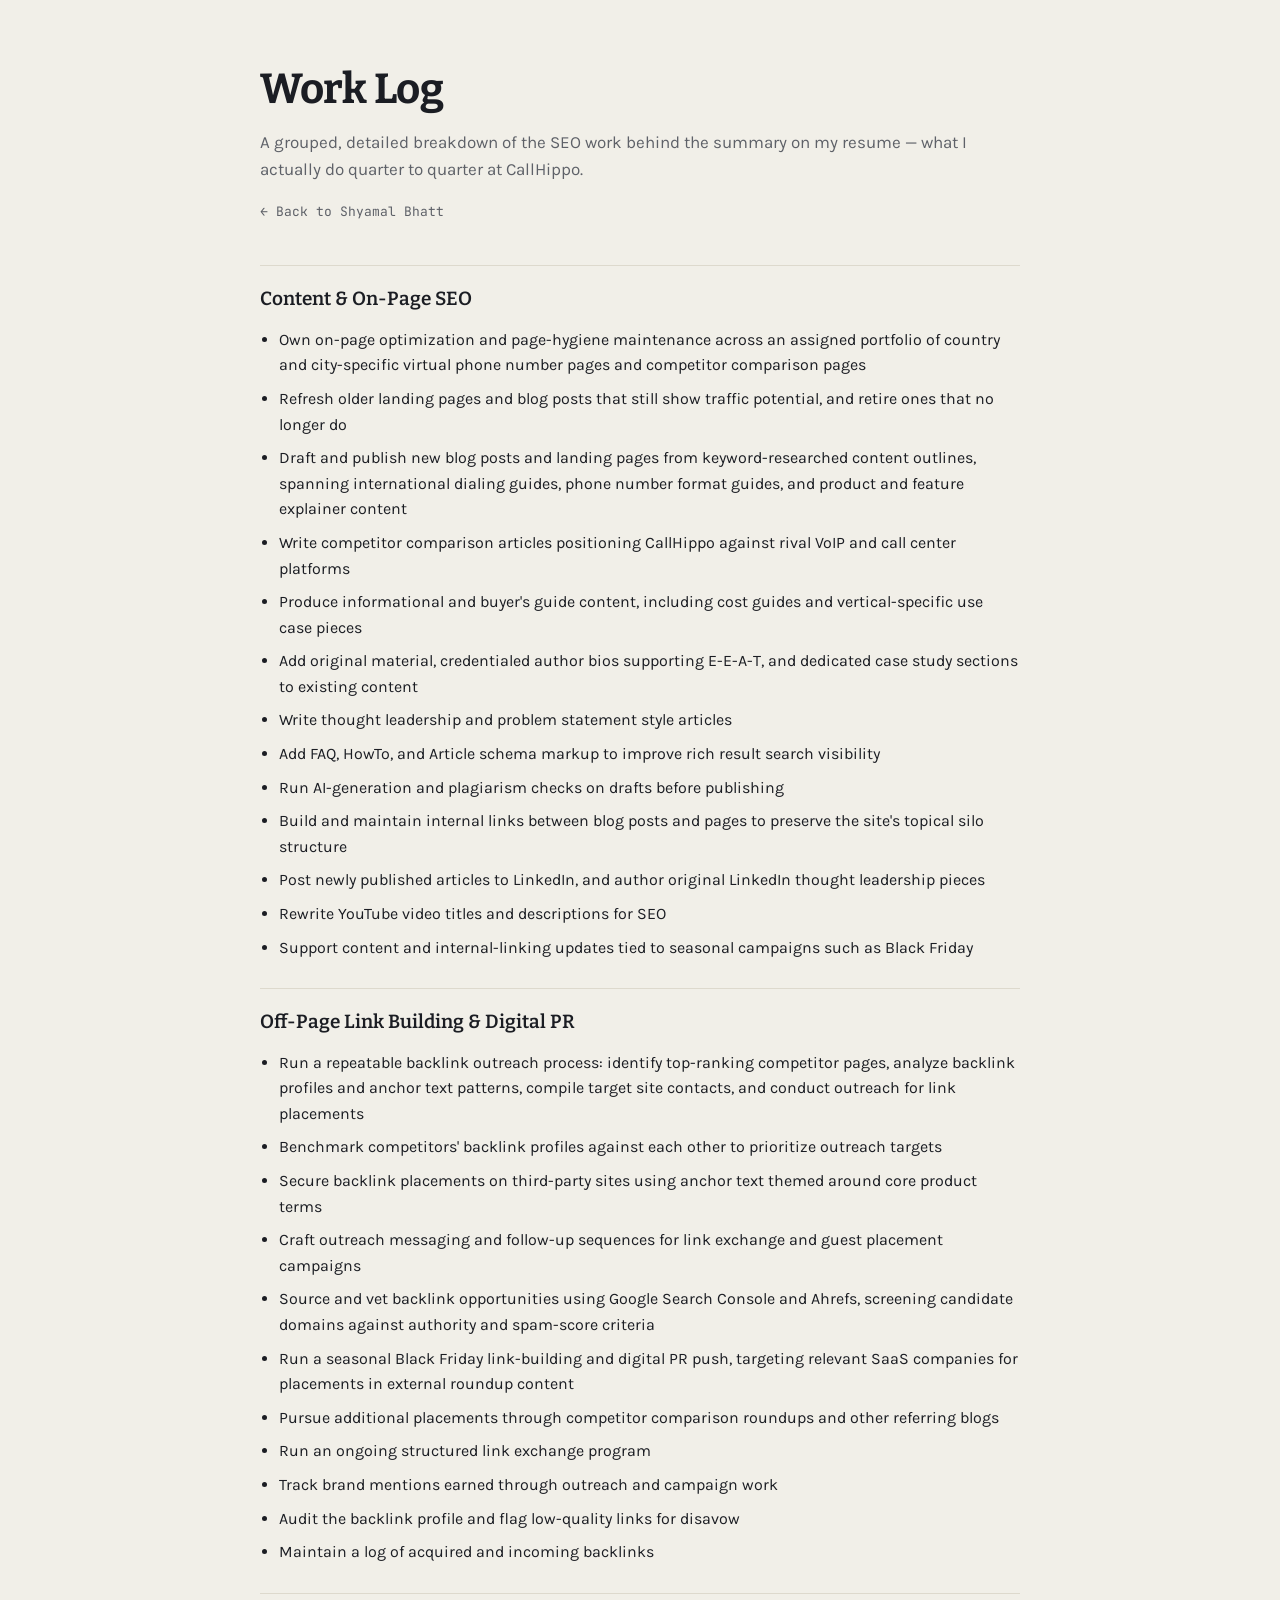
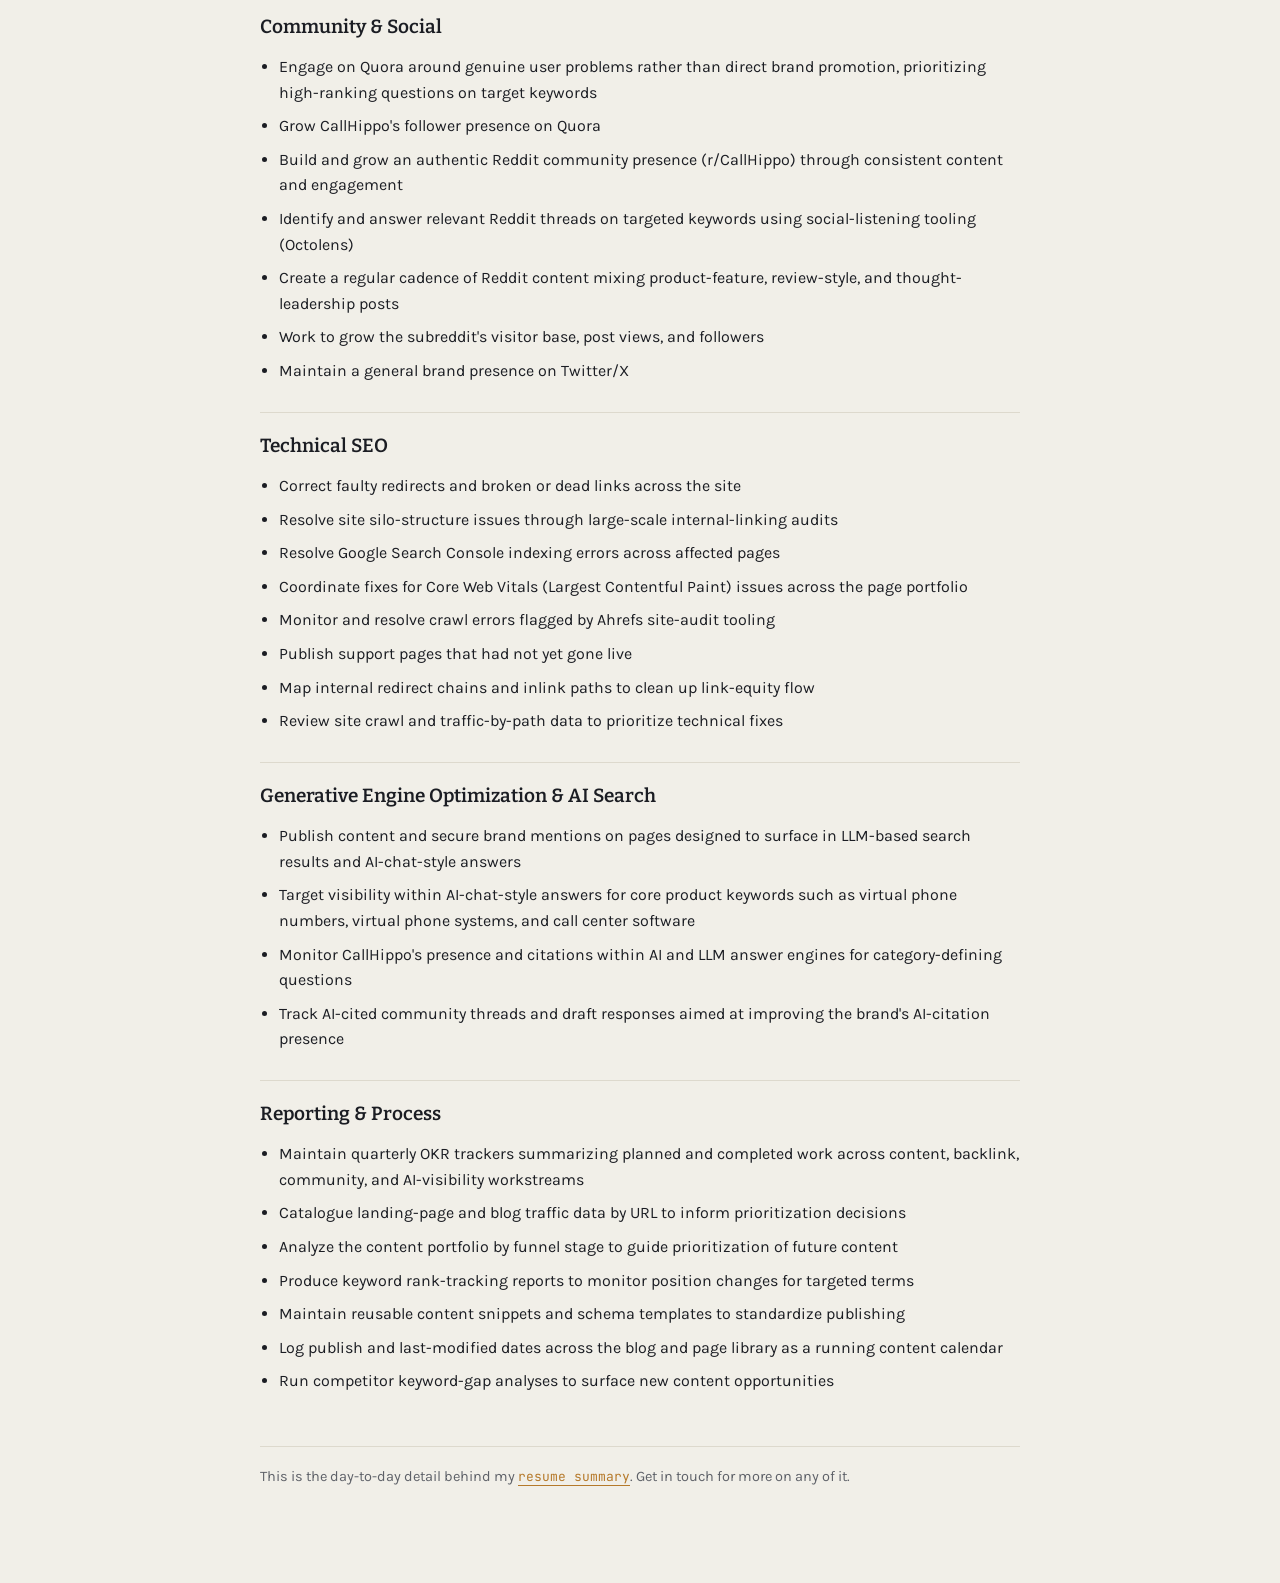
==== portfolio.html @ 7a84ca5f "Resume site and work log" ====
<!DOCTYPE html>
<html lang="en">
<head>
<meta charset="UTF-8">
<meta name="viewport" content="width=device-width, initial-scale=1.0, viewport-fit=cover">
<title>Shyamal Bhatt | Work Log</title>
<meta name="description" content="A detailed, grouped breakdown of Shyamal Bhatt's SEO work at CallHippo across content, off-page, technical, community, and AI-search workstreams.">
<link rel="stylesheet" href="https://fonts.googleapis.com/css2?family=Bitter:wght@500;600;700&family=Karla:wght@400;500;600;700&family=JetBrains+Mono:wght@400;500;600&display=swap">
<link rel="stylesheet" href="style.css">
</head>
<body>
<div class="wrap">

  <header class="site-head">
    <h1>Work Log</h1>
    <p class="tagline">A grouped, detailed breakdown of the SEO work behind the summary on my resume &mdash; what I actually do quarter to quarter at CallHippo.</p>
    <nav class="sitenav">
      <a href="index.html">&larr; Back to Shyamal Bhatt</a>
    </nav>
  </header>

  <section style="margin-top:32px;">

    <div class="worklog-group">
      <h2>Content &amp; On-Page SEO</h2>
      <ul>
        <li>Own on-page optimization and page-hygiene maintenance across an assigned portfolio of country and city-specific virtual phone number pages and competitor comparison pages</li>
        <li>Refresh older landing pages and blog posts that still show traffic potential, and retire ones that no longer do</li>
        <li>Draft and publish new blog posts and landing pages from keyword-researched content outlines, spanning international dialing guides, phone number format guides, and product and feature explainer content</li>
        <li>Write competitor comparison articles positioning CallHippo against rival VoIP and call center platforms</li>
        <li>Produce informational and buyer's guide content, including cost guides and vertical-specific use case pieces</li>
        <li>Add original material, credentialed author bios supporting E-E-A-T, and dedicated case study sections to existing content</li>
        <li>Write thought leadership and problem statement style articles</li>
        <li>Add FAQ, HowTo, and Article schema markup to improve rich result search visibility</li>
        <li>Run AI-generation and plagiarism checks on drafts before publishing</li>
        <li>Build and maintain internal links between blog posts and pages to preserve the site's topical silo structure</li>
        <li>Post newly published articles to LinkedIn, and author original LinkedIn thought leadership pieces</li>
        <li>Rewrite YouTube video titles and descriptions for SEO</li>
        <li>Support content and internal-linking updates tied to seasonal campaigns such as Black Friday</li>
      </ul>
    </div>

    <div class="worklog-group">
      <h2>Off-Page Link Building &amp; Digital PR</h2>
      <ul>
        <li>Run a repeatable backlink outreach process: identify top-ranking competitor pages, analyze backlink profiles and anchor text patterns, compile target site contacts, and conduct outreach for link placements</li>
        <li>Benchmark competitors' backlink profiles against each other to prioritize outreach targets</li>
        <li>Secure backlink placements on third-party sites using anchor text themed around core product terms</li>
        <li>Craft outreach messaging and follow-up sequences for link exchange and guest placement campaigns</li>
        <li>Source and vet backlink opportunities using Google Search Console and Ahrefs, screening candidate domains against authority and spam-score criteria</li>
        <li>Run a seasonal Black Friday link-building and digital PR push, targeting relevant SaaS companies for placements in external roundup content</li>
        <li>Pursue additional placements through competitor comparison roundups and other referring blogs</li>
        <li>Run an ongoing structured link exchange program</li>
        <li>Track brand mentions earned through outreach and campaign work</li>
        <li>Audit the backlink profile and flag low-quality links for disavow</li>
        <li>Maintain a log of acquired and incoming backlinks</li>
      </ul>
    </div>

    <div class="worklog-group">
      <h2>Community &amp; Social</h2>
      <ul>
        <li>Engage on Quora around genuine user problems rather than direct brand promotion, prioritizing high-ranking questions on target keywords</li>
        <li>Grow CallHippo's follower presence on Quora</li>
        <li>Build and grow an authentic Reddit community presence (r/CallHippo) through consistent content and engagement</li>
        <li>Identify and answer relevant Reddit threads on targeted keywords using social-listening tooling (Octolens)</li>
        <li>Create a regular cadence of Reddit content mixing product-feature, review-style, and thought-leadership posts</li>
        <li>Work to grow the subreddit's visitor base, post views, and followers</li>
        <li>Maintain a general brand presence on Twitter/X</li>
      </ul>
    </div>

    <div class="worklog-group">
      <h2>Technical SEO</h2>
      <ul>
        <li>Correct faulty redirects and broken or dead links across the site</li>
        <li>Resolve site silo-structure issues through large-scale internal-linking audits</li>
        <li>Resolve Google Search Console indexing errors across affected pages</li>
        <li>Coordinate fixes for Core Web Vitals (Largest Contentful Paint) issues across the page portfolio</li>
        <li>Monitor and resolve crawl errors flagged by Ahrefs site-audit tooling</li>
        <li>Publish support pages that had not yet gone live</li>
        <li>Map internal redirect chains and inlink paths to clean up link-equity flow</li>
        <li>Review site crawl and traffic-by-path data to prioritize technical fixes</li>
      </ul>
    </div>

    <div class="worklog-group">
      <h2>Generative Engine Optimization &amp; AI Search</h2>
      <ul>
        <li>Publish content and secure brand mentions on pages designed to surface in LLM-based search results and AI-chat-style answers</li>
        <li>Target visibility within AI-chat-style answers for core product keywords such as virtual phone numbers, virtual phone systems, and call center software</li>
        <li>Monitor CallHippo's presence and citations within AI and LLM answer engines for category-defining questions</li>
        <li>Track AI-cited community threads and draft responses aimed at improving the brand's AI-citation presence</li>
      </ul>
    </div>

    <div class="worklog-group">
      <h2>Reporting &amp; Process</h2>
      <ul>
        <li>Maintain quarterly OKR trackers summarizing planned and completed work across content, backlink, community, and AI-visibility workstreams</li>
        <li>Catalogue landing-page and blog traffic data by URL to inform prioritization decisions</li>
        <li>Analyze the content portfolio by funnel stage to guide prioritization of future content</li>
        <li>Produce keyword rank-tracking reports to monitor position changes for targeted terms</li>
        <li>Maintain reusable content snippets and schema templates to standardize publishing</li>
        <li>Log publish and last-modified dates across the blog and page library as a running content calendar</li>
        <li>Run competitor keyword-gap analyses to surface new content opportunities</li>
      </ul>
    </div>

  </section>

  <p class="closing">This is the day-to-day detail behind my <a class="back-link" href="index.html">resume summary</a>. Get in touch for more on any of it.</p>

</div>
</body>
</html>
---- style.css ----
/* layout: warm single-column editorial site; one accent (amber) used sparingly on labels, rules and links */
:root{
  --bg:#f1efe8;
  --surface:#ffffff;
  --ink:#1b1d23;
  --muted:#5e6168;
  --line:#ddd9cd;
  --accent:#b5792a;
}
@media (prefers-color-scheme: dark){
  :root:not([data-theme="light"]){
    --bg:#17181c;
    --surface:#1f2126;
    --ink:#eceae4;
    --muted:#9a9b9f;
    --line:#303238;
    --accent:#d79a4e;
    color-scheme: dark;
  }
}
:root[data-theme="dark"]{
  --bg:#17181c;
  --surface:#1f2126;
  --ink:#eceae4;
  --muted:#9a9b9f;
  --line:#303238;
  --accent:#d79a4e;
  color-scheme: dark;
}

*{ box-sizing:border-box; }
html, body{ margin:0; }
body{
  background:var(--bg);
  color:var(--ink);
  font-family:'Karla',Arial,sans-serif;
  font-size:16px;
  line-height:1.6;
  padding-left:max(16px, env(safe-area-inset-left,0px));
  padding-right:max(16px, env(safe-area-inset-right,0px));
}
a{ color:inherit; }
.wrap{ max-width:760px; margin:0 auto; padding-block:56px 80px; }

header.site-head{ margin-bottom:40px; }
h1{
  font-family:'Bitter',Georgia,serif;
  font-weight:700;
  font-size:clamp(30px,6vw,42px);
  margin:0 0 6px 0;
  letter-spacing:-.01em;
  text-wrap:balance;
}
.tagline{ font-size:17px; color:var(--muted); margin:0 0 14px 0; }
.contact{
  font-family:'JetBrains Mono',ui-monospace,monospace;
  font-size:12.5px;
  color:var(--muted);
  display:flex;
  flex-wrap:wrap;
  gap:6px 18px;
}
.contact a{ text-decoration:underline; text-decoration-color:var(--line); text-underline-offset:3px; }
.contact a:hover{ color:var(--accent); text-decoration-color:var(--accent); }

nav.sitenav{
  display:flex;
  gap:18px;
  margin-top:18px;
  font-family:'JetBrains Mono',monospace;
  font-size:13px;
}
nav.sitenav a{
  text-decoration:none;
  color:var(--muted);
  border-bottom:1px solid transparent;
  padding-bottom:2px;
}
nav.sitenav a:hover, nav.sitenav a.current{ color:var(--accent); border-bottom-color:var(--accent); }

.eyebrow{
  font-family:'JetBrains Mono',monospace;
  font-size:12px;
  letter-spacing:.14em;
  text-transform:uppercase;
  color:var(--accent);
  margin:0 0 8px 0;
}
section{ margin-top:48px; }
section > p.lead{ color:var(--muted); max-width:60ch; margin:0 0 20px 0; }

.skill-groups{ display:flex; flex-direction:column; gap:12px; }
.skill-group h3{
  font-family:'JetBrains Mono',monospace;
  font-size:12px;
  text-transform:uppercase;
  letter-spacing:.06em;
  color:var(--muted);
  margin:0 0 6px 0;
  font-weight:500;
}
.tags{ list-style:none; margin:0; padding:0; display:flex; flex-wrap:wrap; gap:6px; }
.tags li{
  font-size:13px;
  background:var(--surface);
  border:1px solid var(--line);
  border-radius:12px;
  padding:3px 11px;
}

.role-block{ border-top:1px solid var(--line); padding-top:18px; margin-top:18px; }
.role-block:first-of-type{ margin-top:0; }
.role-head{ display:flex; justify-content:space-between; align-items:baseline; flex-wrap:wrap; gap:4px 16px; margin-bottom:10px; }
.role-title{ font-weight:700; font-size:17px; }
.role-org{ color:var(--accent); font-weight:600; }
.role-date{ font-family:'JetBrains Mono',monospace; font-size:12px; color:var(--muted); white-space:nowrap; }
ul.work{ margin:0; padding-left:1.2em; }
ul.work li{ margin-bottom:8px; }
ul.work li:last-child{ margin-bottom:0; }

.cards{ display:flex; flex-direction:column; gap:20px; }
.card{ background:var(--surface); border:1px solid var(--line); border-radius:10px; padding:24px 26px; }
.card-head{ display:flex; justify-content:space-between; align-items:baseline; flex-wrap:wrap; gap:4px 16px; margin-bottom:4px; }
.card-name{ font-family:'Bitter',Georgia,serif; font-weight:600; font-size:20px; }
.card-kind{ font-family:'JetBrains Mono',monospace; font-size:11.5px; color:var(--muted); white-space:nowrap; }
.card p{ margin:10px 0 0 0; }
.card-links{ margin-top:14px; display:flex; gap:16px; flex-wrap:wrap; }
.card-links a{ font-family:'JetBrains Mono',monospace; font-size:12.5px; color:var(--accent); text-decoration:none; border-bottom:1px solid var(--accent); padding-bottom:1px; }
.card-links a:hover{ opacity:.75; }

.edu-item{ display:flex; justify-content:space-between; gap:12px; margin-bottom:8px; flex-wrap:wrap; }
.edu-item:last-child{ margin-bottom:0; }
.edu-degree{ font-weight:600; }
.edu-date{ font-family:'JetBrains Mono',monospace; font-size:12px; color:var(--muted); white-space:nowrap; }

.worklog-group{ border-top:1px solid var(--line); padding-top:18px; margin-top:28px; }
.worklog-group:first-of-type{ margin-top:0; }
.worklog-group h2{
  font-family:'Bitter',Georgia,serif;
  font-size:19px;
  font-weight:600;
  margin:0 0 12px 0;
}
.worklog-group ul{ margin:0; padding-left:1.2em; }
.worklog-group li{ margin-bottom:8px; }
.worklog-group li:last-child{ margin-bottom:0; }

.closing{ margin-top:52px; padding-top:18px; border-top:1px solid var(--line); color:var(--muted); font-size:14.5px; }
.back-link{ font-family:'JetBrains Mono',monospace; font-size:13px; color:var(--accent); text-decoration:none; border-bottom:1px solid var(--accent); }
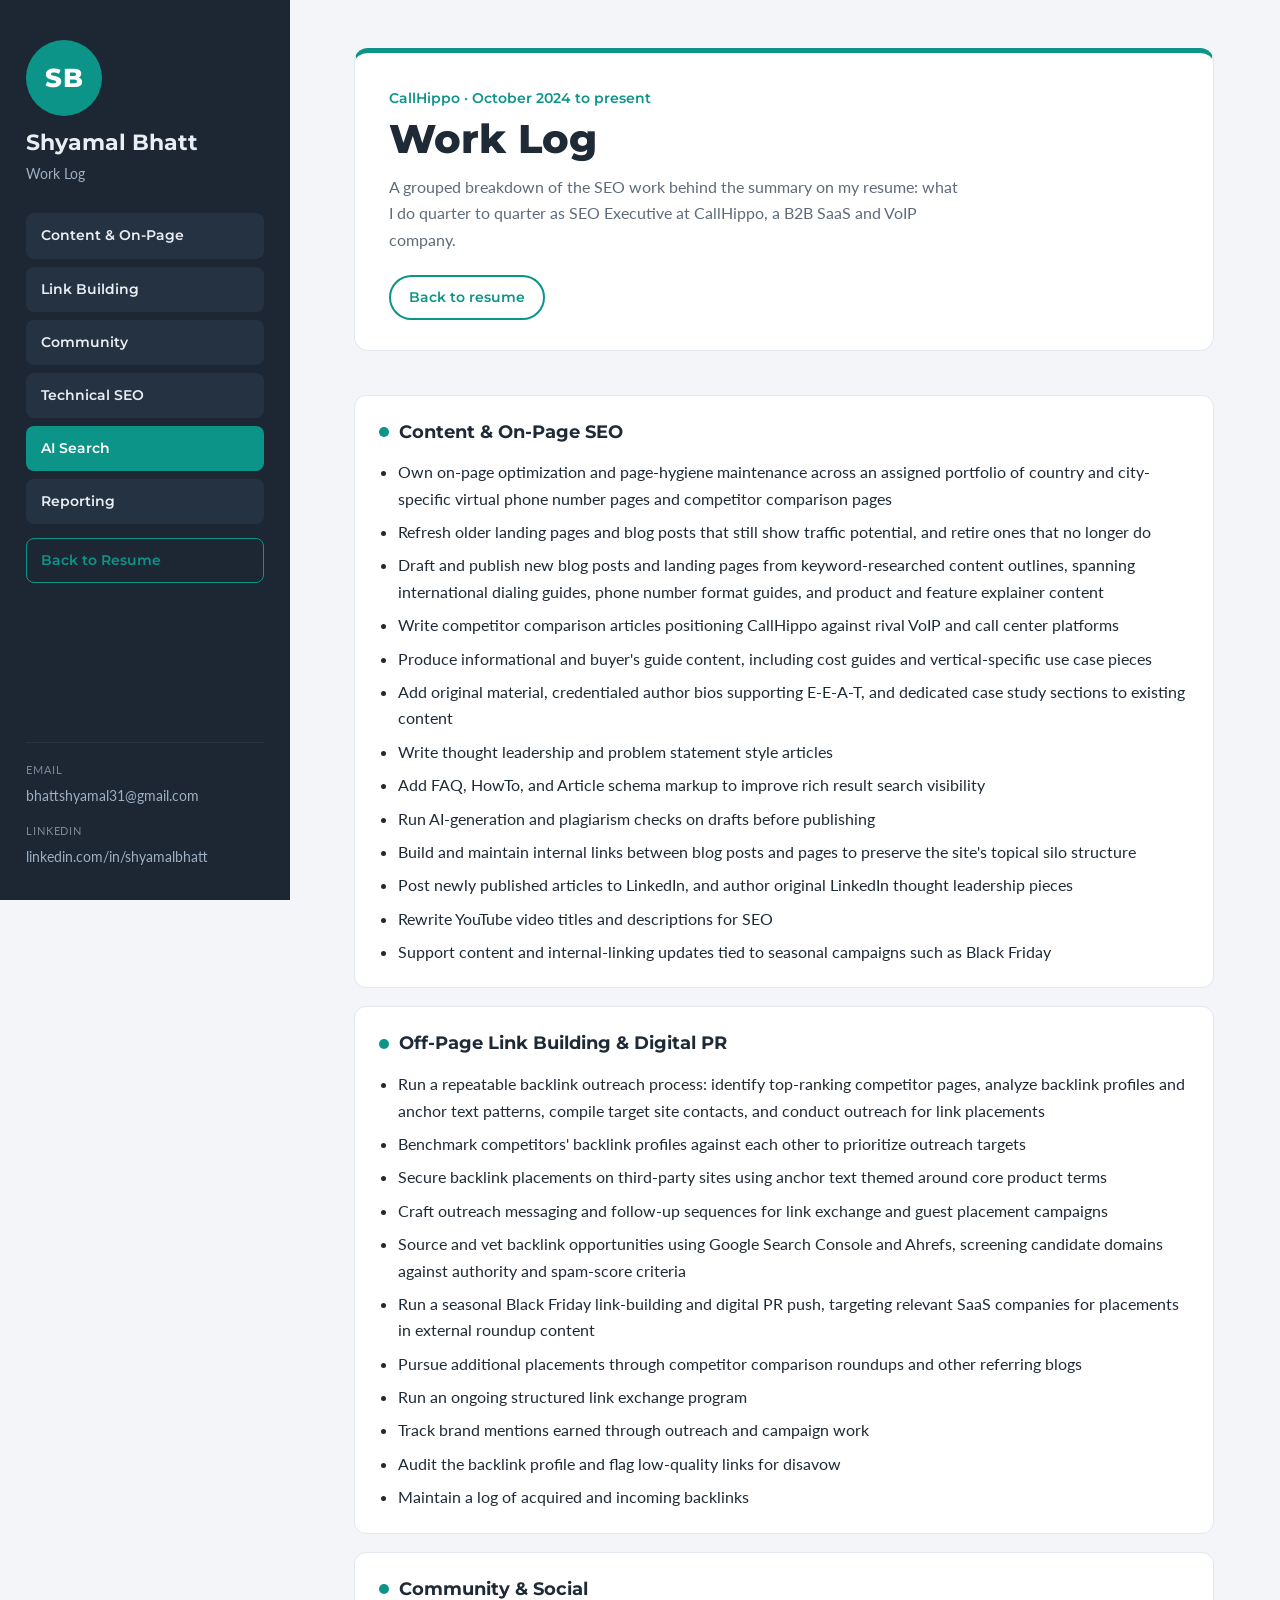
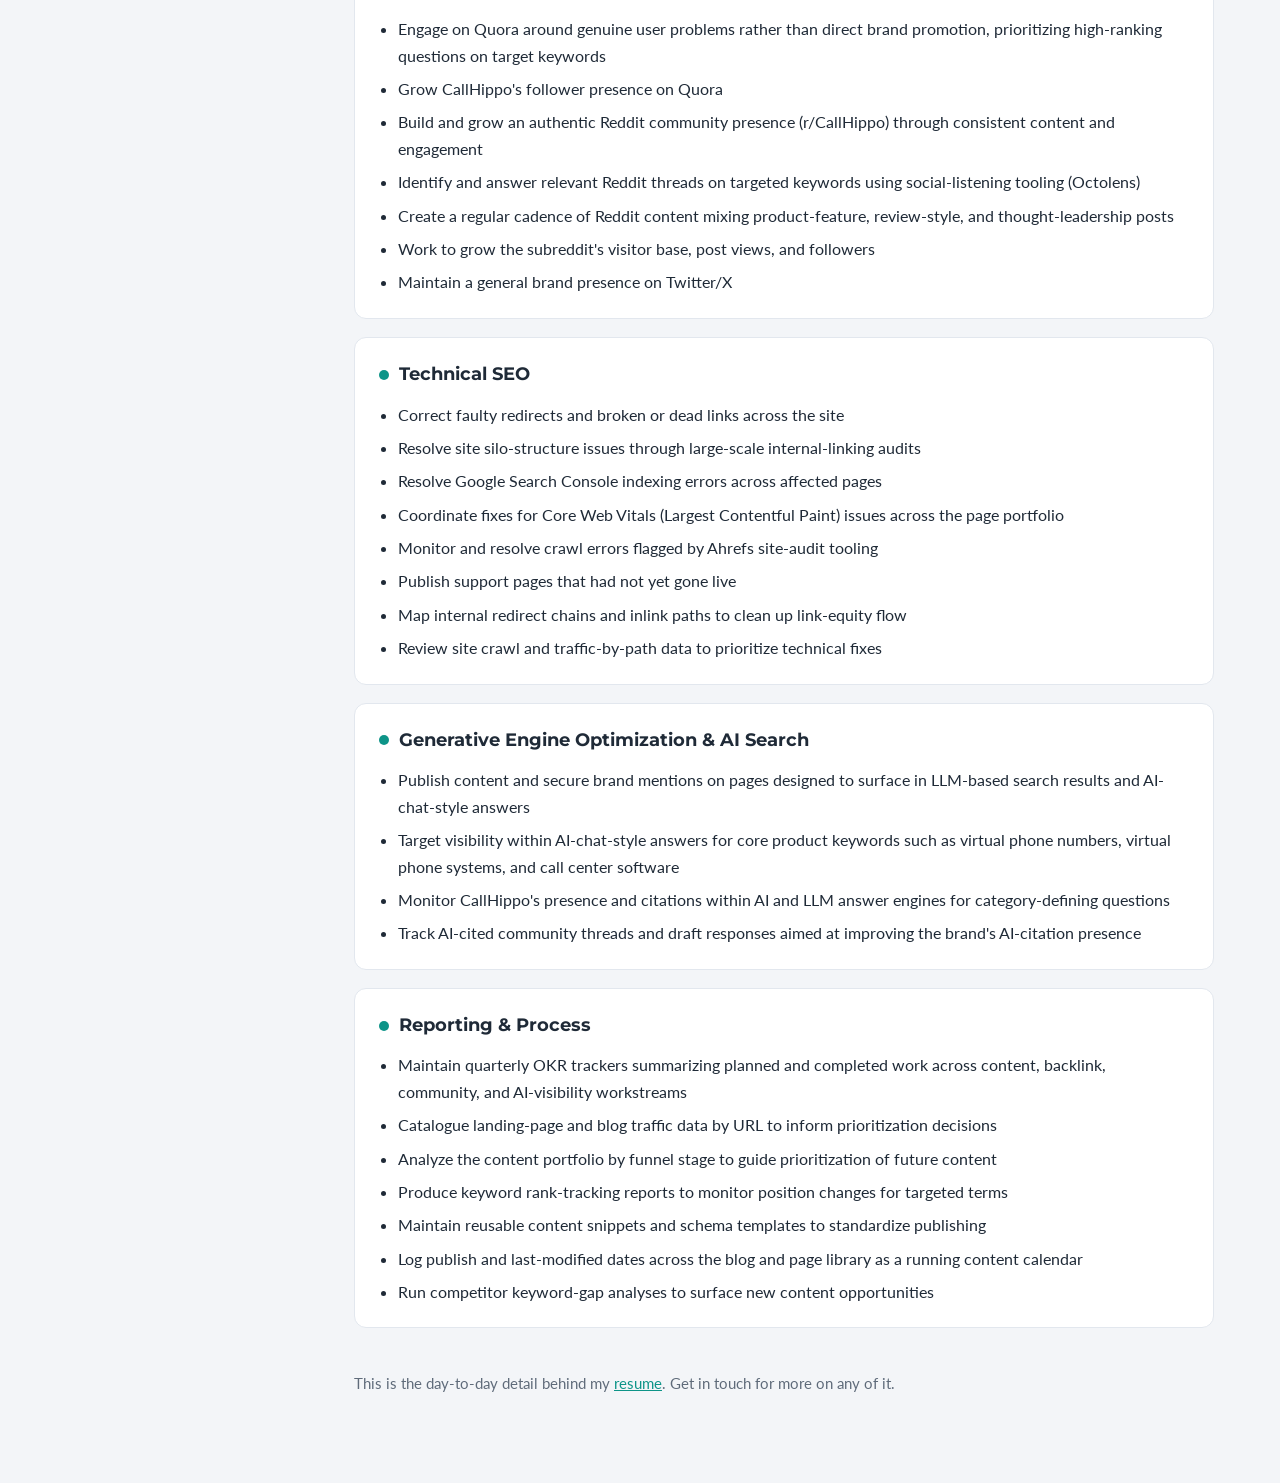
==== commit e644ed76: "New template design: sidebar layout, timeline, Montserrat/Lato; Bacancy as internship" ====
--- a/portfolio.html
+++ b/portfolio.html
@@ -4,113 +4,167 @@
 <meta charset="UTF-8">
 <meta name="viewport" content="width=device-width, initial-scale=1.0, viewport-fit=cover">
 <title>Shyamal Bhatt | Work Log</title>
-<meta name="description" content="A detailed, grouped breakdown of Shyamal Bhatt's SEO work at CallHippo across content, off-page, technical, community, and AI-search workstreams.">
-<link rel="stylesheet" href="https://fonts.googleapis.com/css2?family=Bitter:wght@500;600;700&family=Karla:wght@400;500;600;700&family=JetBrains+Mono:wght@400;500;600&display=swap">
+<meta name="description" content="A detailed, grouped breakdown of Shyamal Bhatt's SEO work at CallHippo across content, link building, community, technical, and AI-search workstreams.">
+<link rel="stylesheet" href="https://fonts.googleapis.com/css2?family=Montserrat:wght@600;700;800&family=Lato:wght@400;700&display=swap">
 <link rel="stylesheet" href="style.css">
 </head>
 <body>
-<div class="wrap">
+<div class="layout">
 
-  <header class="site-head">
-    <h1>Work Log</h1>
-    <p class="tagline">A grouped, detailed breakdown of the SEO work behind the summary on my resume &mdash; what I actually do quarter to quarter at CallHippo.</p>
-    <nav class="sitenav">
-      <a href="index.html">&larr; Back to Shyamal Bhatt</a>
-    </nav>
-  </header>
+  <aside class="sidebar">
+    <div class="side-inner">
+      <div class="side-id">
+        <div class="monogram" aria-hidden="true">SB</div>
+        <a class="side-name" href="index.html">Shyamal Bhatt</a>
+        <div class="side-role">Work Log</div>
+      </div>
 
-  <section style="margin-top:32px;">
+      <nav class="side-nav" aria-label="Work areas">
+        <a class="btn" href="#content">Content &amp; On-Page</a>
+        <a class="btn" href="#offpage">Link Building</a>
+        <a class="btn" href="#community">Community</a>
+        <a class="btn" href="#technical">Technical SEO</a>
+        <a class="btn" href="#ai-search">AI Search</a>
+        <a class="btn" href="#reporting">Reporting</a>
+        <a class="btn cta" href="index.html">Back to Resume</a>
+      </nav>
 
-    <div class="worklog-group">
-      <h2>Content &amp; On-Page SEO</h2>
-      <ul>
-        <li>Own on-page optimization and page-hygiene maintenance across an assigned portfolio of country and city-specific virtual phone number pages and competitor comparison pages</li>
-        <li>Refresh older landing pages and blog posts that still show traffic potential, and retire ones that no longer do</li>
-        <li>Draft and publish new blog posts and landing pages from keyword-researched content outlines, spanning international dialing guides, phone number format guides, and product and feature explainer content</li>
-        <li>Write competitor comparison articles positioning CallHippo against rival VoIP and call center platforms</li>
-        <li>Produce informational and buyer's guide content, including cost guides and vertical-specific use case pieces</li>
-        <li>Add original material, credentialed author bios supporting E-E-A-T, and dedicated case study sections to existing content</li>
-        <li>Write thought leadership and problem statement style articles</li>
-        <li>Add FAQ, HowTo, and Article schema markup to improve rich result search visibility</li>
-        <li>Run AI-generation and plagiarism checks on drafts before publishing</li>
-        <li>Build and maintain internal links between blog posts and pages to preserve the site's topical silo structure</li>
-        <li>Post newly published articles to LinkedIn, and author original LinkedIn thought leadership pieces</li>
-        <li>Rewrite YouTube video titles and descriptions for SEO</li>
-        <li>Support content and internal-linking updates tied to seasonal campaigns such as Black Friday</li>
-      </ul>
+      <div class="side-contact">
+        <span class="label">Email</span>
+        <a href="mailto:bhattshyamal31@gmail.com">bhattshyamal31@gmail.com</a>
+        <span class="label" style="margin-top:8px;">LinkedIn</span>
+        <a href="https://linkedin.com/in/shyamalbhatt">linkedin.com/in/shyamalbhatt</a>
+      </div>
     </div>
+  </aside>
 
-    <div class="worklog-group">
-      <h2>Off-Page Link Building &amp; Digital PR</h2>
-      <ul>
-        <li>Run a repeatable backlink outreach process: identify top-ranking competitor pages, analyze backlink profiles and anchor text patterns, compile target site contacts, and conduct outreach for link placements</li>
-        <li>Benchmark competitors' backlink profiles against each other to prioritize outreach targets</li>
-        <li>Secure backlink placements on third-party sites using anchor text themed around core product terms</li>
-        <li>Craft outreach messaging and follow-up sequences for link exchange and guest placement campaigns</li>
-        <li>Source and vet backlink opportunities using Google Search Console and Ahrefs, screening candidate domains against authority and spam-score criteria</li>
-        <li>Run a seasonal Black Friday link-building and digital PR push, targeting relevant SaaS companies for placements in external roundup content</li>
-        <li>Pursue additional placements through competitor comparison roundups and other referring blogs</li>
-        <li>Run an ongoing structured link exchange program</li>
-        <li>Track brand mentions earned through outreach and campaign work</li>
-        <li>Audit the backlink profile and flag low-quality links for disavow</li>
-        <li>Maintain a log of acquired and incoming backlinks</li>
-      </ul>
+  <main class="main" id="top">
+    <div class="main-inner">
+
+      <section class="hero">
+        <p class="hero-kicker">CallHippo &middot; October 2024 to present</p>
+        <h1>Work Log</h1>
+        <p class="summary">A grouped breakdown of the SEO work behind the summary on my resume: what I do quarter to quarter as SEO Executive at CallHippo, a B2B SaaS and VoIP company.</p>
+        <div class="hero-actions">
+          <a class="pill" href="index.html">Back to resume</a>
+        </div>
+      </section>
+
+      <section class="block">
+
+        <div class="log-card" id="content">
+          <h2>Content &amp; On-Page SEO</h2>
+          <ul>
+            <li>Own on-page optimization and page-hygiene maintenance across an assigned portfolio of country and city-specific virtual phone number pages and competitor comparison pages</li>
+            <li>Refresh older landing pages and blog posts that still show traffic potential, and retire ones that no longer do</li>
+            <li>Draft and publish new blog posts and landing pages from keyword-researched content outlines, spanning international dialing guides, phone number format guides, and product and feature explainer content</li>
+            <li>Write competitor comparison articles positioning CallHippo against rival VoIP and call center platforms</li>
+            <li>Produce informational and buyer's guide content, including cost guides and vertical-specific use case pieces</li>
+            <li>Add original material, credentialed author bios supporting E-E-A-T, and dedicated case study sections to existing content</li>
+            <li>Write thought leadership and problem statement style articles</li>
+            <li>Add FAQ, HowTo, and Article schema markup to improve rich result search visibility</li>
+            <li>Run AI-generation and plagiarism checks on drafts before publishing</li>
+            <li>Build and maintain internal links between blog posts and pages to preserve the site's topical silo structure</li>
+            <li>Post newly published articles to LinkedIn, and author original LinkedIn thought leadership pieces</li>
+            <li>Rewrite YouTube video titles and descriptions for SEO</li>
+            <li>Support content and internal-linking updates tied to seasonal campaigns such as Black Friday</li>
+          </ul>
+        </div>
+
+        <div class="log-card" id="offpage">
+          <h2>Off-Page Link Building &amp; Digital PR</h2>
+          <ul>
+            <li>Run a repeatable backlink outreach process: identify top-ranking competitor pages, analyze backlink profiles and anchor text patterns, compile target site contacts, and conduct outreach for link placements</li>
+            <li>Benchmark competitors' backlink profiles against each other to prioritize outreach targets</li>
+            <li>Secure backlink placements on third-party sites using anchor text themed around core product terms</li>
+            <li>Craft outreach messaging and follow-up sequences for link exchange and guest placement campaigns</li>
+            <li>Source and vet backlink opportunities using Google Search Console and Ahrefs, screening candidate domains against authority and spam-score criteria</li>
+            <li>Run a seasonal Black Friday link-building and digital PR push, targeting relevant SaaS companies for placements in external roundup content</li>
+            <li>Pursue additional placements through competitor comparison roundups and other referring blogs</li>
+            <li>Run an ongoing structured link exchange program</li>
+            <li>Track brand mentions earned through outreach and campaign work</li>
+            <li>Audit the backlink profile and flag low-quality links for disavow</li>
+            <li>Maintain a log of acquired and incoming backlinks</li>
+          </ul>
+        </div>
+
+        <div class="log-card" id="community">
+          <h2>Community &amp; Social</h2>
+          <ul>
+            <li>Engage on Quora around genuine user problems rather than direct brand promotion, prioritizing high-ranking questions on target keywords</li>
+            <li>Grow CallHippo's follower presence on Quora</li>
+            <li>Build and grow an authentic Reddit community presence (r/CallHippo) through consistent content and engagement</li>
+            <li>Identify and answer relevant Reddit threads on targeted keywords using social-listening tooling (Octolens)</li>
+            <li>Create a regular cadence of Reddit content mixing product-feature, review-style, and thought-leadership posts</li>
+            <li>Work to grow the subreddit's visitor base, post views, and followers</li>
+            <li>Maintain a general brand presence on Twitter/X</li>
+          </ul>
+        </div>
+
+        <div class="log-card" id="technical">
+          <h2>Technical SEO</h2>
+          <ul>
+            <li>Correct faulty redirects and broken or dead links across the site</li>
+            <li>Resolve site silo-structure issues through large-scale internal-linking audits</li>
+            <li>Resolve Google Search Console indexing errors across affected pages</li>
+            <li>Coordinate fixes for Core Web Vitals (Largest Contentful Paint) issues across the page portfolio</li>
+            <li>Monitor and resolve crawl errors flagged by Ahrefs site-audit tooling</li>
+            <li>Publish support pages that had not yet gone live</li>
+            <li>Map internal redirect chains and inlink paths to clean up link-equity flow</li>
+            <li>Review site crawl and traffic-by-path data to prioritize technical fixes</li>
+          </ul>
+        </div>
+
+        <div class="log-card" id="ai-search">
+          <h2>Generative Engine Optimization &amp; AI Search</h2>
+          <ul>
+            <li>Publish content and secure brand mentions on pages designed to surface in LLM-based search results and AI-chat-style answers</li>
+            <li>Target visibility within AI-chat-style answers for core product keywords such as virtual phone numbers, virtual phone systems, and call center software</li>
+            <li>Monitor CallHippo's presence and citations within AI and LLM answer engines for category-defining questions</li>
+            <li>Track AI-cited community threads and draft responses aimed at improving the brand's AI-citation presence</li>
+          </ul>
+        </div>
+
+        <div class="log-card" id="reporting">
+          <h2>Reporting &amp; Process</h2>
+          <ul>
+            <li>Maintain quarterly OKR trackers summarizing planned and completed work across content, backlink, community, and AI-visibility workstreams</li>
+            <li>Catalogue landing-page and blog traffic data by URL to inform prioritization decisions</li>
+            <li>Analyze the content portfolio by funnel stage to guide prioritization of future content</li>
+            <li>Produce keyword rank-tracking reports to monitor position changes for targeted terms</li>
+            <li>Maintain reusable content snippets and schema templates to standardize publishing</li>
+            <li>Log publish and last-modified dates across the blog and page library as a running content calendar</li>
+            <li>Run competitor keyword-gap analyses to surface new content opportunities</li>
+          </ul>
+        </div>
+
+      </section>
+
+      <p class="footnote">This is the day-to-day detail behind my <a href="index.html">resume</a>. Get in touch for more on any of it.</p>
+
     </div>
+  </main>
+</div>
 
-    <div class="worklog-group">
-      <h2>Community &amp; Social</h2>
-      <ul>
-        <li>Engage on Quora around genuine user problems rather than direct brand promotion, prioritizing high-ranking questions on target keywords</li>
-        <li>Grow CallHippo's follower presence on Quora</li>
-        <li>Build and grow an authentic Reddit community presence (r/CallHippo) through consistent content and engagement</li>
-        <li>Identify and answer relevant Reddit threads on targeted keywords using social-listening tooling (Octolens)</li>
-        <li>Create a regular cadence of Reddit content mixing product-feature, review-style, and thought-leadership posts</li>
-        <li>Work to grow the subreddit's visitor base, post views, and followers</li>
-        <li>Maintain a general brand presence on Twitter/X</li>
-      </ul>
-    </div>
-
-    <div class="worklog-group">
-      <h2>Technical SEO</h2>
-      <ul>
-        <li>Correct faulty redirects and broken or dead links across the site</li>
-        <li>Resolve site silo-structure issues through large-scale internal-linking audits</li>
-        <li>Resolve Google Search Console indexing errors across affected pages</li>
-        <li>Coordinate fixes for Core Web Vitals (Largest Contentful Paint) issues across the page portfolio</li>
-        <li>Monitor and resolve crawl errors flagged by Ahrefs site-audit tooling</li>
-        <li>Publish support pages that had not yet gone live</li>
-        <li>Map internal redirect chains and inlink paths to clean up link-equity flow</li>
-        <li>Review site crawl and traffic-by-path data to prioritize technical fixes</li>
-      </ul>
-    </div>
-
-    <div class="worklog-group">
-      <h2>Generative Engine Optimization &amp; AI Search</h2>
-      <ul>
-        <li>Publish content and secure brand mentions on pages designed to surface in LLM-based search results and AI-chat-style answers</li>
-        <li>Target visibility within AI-chat-style answers for core product keywords such as virtual phone numbers, virtual phone systems, and call center software</li>
-        <li>Monitor CallHippo's presence and citations within AI and LLM answer engines for category-defining questions</li>
-        <li>Track AI-cited community threads and draft responses aimed at improving the brand's AI-citation presence</li>
-      </ul>
-    </div>
-
-    <div class="worklog-group">
-      <h2>Reporting &amp; Process</h2>
-      <ul>
-        <li>Maintain quarterly OKR trackers summarizing planned and completed work across content, backlink, community, and AI-visibility workstreams</li>
-        <li>Catalogue landing-page and blog traffic data by URL to inform prioritization decisions</li>
-        <li>Analyze the content portfolio by funnel stage to guide prioritization of future content</li>
-        <li>Produce keyword rank-tracking reports to monitor position changes for targeted terms</li>
-        <li>Maintain reusable content snippets and schema templates to standardize publishing</li>
-        <li>Log publish and last-modified dates across the blog and page library as a running content calendar</li>
-        <li>Run competitor keyword-gap analyses to surface new content opportunities</li>
-      </ul>
-    </div>
-
-  </section>
-
-  <p class="closing">This is the day-to-day detail behind my <a class="back-link" href="index.html">resume summary</a>. Get in touch for more on any of it.</p>
-
-</div>
+<script>
+  (function(){
+    var btns = Array.prototype.slice.call(document.querySelectorAll('.side-nav .btn[href^="#"]'));
+    var map = {};
+    btns.forEach(function(b){ map[b.getAttribute('href').slice(1)] = b; });
+    if (!('IntersectionObserver' in window)) return;
+    var obs = new IntersectionObserver(function(entries){
+      entries.forEach(function(e){
+        if (e.isIntersecting && map[e.target.id]){
+          btns.forEach(function(b){ b.classList.remove('active'); });
+          map[e.target.id].classList.add('active');
+        }
+      });
+    }, { rootMargin: '-35% 0px -60% 0px' });
+    Object.keys(map).forEach(function(id){
+      var el = document.getElementById(id);
+      if (el) obs.observe(el);
+    });
+  })();
+</script>
 </body>
 </html>
--- a/style.css
+++ b/style.css
@@ -1,149 +1,278 @@
-/* layout: warm single-column editorial site; one accent (amber) used sparingly on labels, rules and links */
 :root{
-  --bg:#f1efe8;
-  --surface:#ffffff;
-  --ink:#1b1d23;
-  --muted:#5e6168;
-  --line:#ddd9cd;
-  --accent:#b5792a;
+  --side:#1c2733;
+  --side-2:#243241;
+  --side-ink:#e9eef4;
+  --side-muted:#9fb0c2;
+  --bg:#f3f5f8;
+  --card:#ffffff;
+  --ink:#1f2a37;
+  --muted:#5f6b7a;
+  --line:#e2e7ee;
+  --accent:#0d9488;
+  --accent-ink:#ffffff;
+  --accent-soft:#e3f5f3;
 }
 @media (prefers-color-scheme: dark){
   :root:not([data-theme="light"]){
-    --bg:#17181c;
-    --surface:#1f2126;
-    --ink:#eceae4;
-    --muted:#9a9b9f;
-    --line:#303238;
-    --accent:#d79a4e;
+    --side:#111a24;
+    --side-2:#1a2532;
+    --side-ink:#e9eef4;
+    --side-muted:#8fa1b5;
+    --bg:#0c131b;
+    --card:#152030;
+    --ink:#e6ebf1;
+    --muted:#9aa8b8;
+    --line:#233245;
+    --accent:#2dd4bf;
+    --accent-ink:#0c131b;
+    --accent-soft:#12302f;
     color-scheme: dark;
   }
 }
 :root[data-theme="dark"]{
-  --bg:#17181c;
-  --surface:#1f2126;
-  --ink:#eceae4;
-  --muted:#9a9b9f;
-  --line:#303238;
-  --accent:#d79a4e;
+  --side:#111a24;
+  --side-2:#1a2532;
+  --side-ink:#e9eef4;
+  --side-muted:#8fa1b5;
+  --bg:#0c131b;
+  --card:#152030;
+  --ink:#e6ebf1;
+  --muted:#9aa8b8;
+  --line:#233245;
+  --accent:#2dd4bf;
+  --accent-ink:#0c131b;
+  --accent-soft:#12302f;
   color-scheme: dark;
 }
 
 *{ box-sizing:border-box; }
+html{ scroll-behavior:smooth; }
+@media (prefers-reduced-motion: reduce){ html{ scroll-behavior:auto; } }
 html, body{ margin:0; }
 body{
   background:var(--bg);
   color:var(--ink);
-  font-family:'Karla',Arial,sans-serif;
+  font-family:'Lato',Arial,Helvetica,sans-serif;
   font-size:16px;
-  line-height:1.6;
-  padding-left:max(16px, env(safe-area-inset-left,0px));
-  padding-right:max(16px, env(safe-area-inset-right,0px));
-}
-a{ color:inherit; }
-.wrap{ max-width:760px; margin:0 auto; padding-block:56px 80px; }
-
-header.site-head{ margin-bottom:40px; }
-h1{
-  font-family:'Bitter',Georgia,serif;
+  line-height:1.65;
+}
+h1, h2, h3, .side-name, .btn, .t-title, .card-name, .section-title{
+  font-family:'Montserrat',Arial,Helvetica,sans-serif;
+}
+a{ color:var(--accent); }
+
+/* ================= layout ================= */
+.layout{
+  display:grid;
+  grid-template-columns:290px minmax(0,1fr);
+  min-height:100vh;
+}
+
+/* ---------- sidebar (always visible) ---------- */
+.sidebar{
+  background:var(--side);
+  color:var(--side-ink);
+  position:sticky;
+  top:0;
+  height:100vh;
+  height:100dvh;
+  overflow-y:auto;
+}
+.side-inner{
+  padding:40px 26px 32px 26px;
+  display:flex;
+  flex-direction:column;
+  gap:28px;
+  min-height:100%;
+}
+.side-id{ display:flex; flex-direction:column; align-items:flex-start; gap:14px; }
+.monogram{
+  width:76px; height:76px;
+  border-radius:50%;
+  background:var(--accent);
+  color:var(--accent-ink);
+  display:flex; align-items:center; justify-content:center;
+  font-family:'Montserrat',Arial,sans-serif;
+  font-weight:800;
+  font-size:26px;
+  letter-spacing:1px;
+}
+.side-name{ font-size:22px; font-weight:700; line-height:1.2; margin:0; color:var(--side-ink); text-decoration:none; }
+.side-role{ font-size:14px; color:var(--side-muted); margin-top:-8px; }
+
+.side-nav{ display:flex; flex-direction:column; gap:8px; }
+.side-nav .btn{
+  display:block;
+  text-decoration:none;
+  font-size:14px;
+  font-weight:600;
+  color:var(--side-ink);
+  background:var(--side-2);
+  border:1px solid transparent;
+  border-radius:8px;
+  padding:10px 14px;
+  transition:background .15s ease, border-color .15s ease;
+}
+.side-nav .btn:hover{ border-color:var(--accent); }
+.side-nav .btn.active{ background:var(--accent); color:var(--accent-ink); }
+.side-nav .btn.cta{ background:transparent; border-color:var(--accent); color:var(--accent); margin-top:6px; }
+.side-nav .btn.cta:hover{ background:var(--accent); color:var(--accent-ink); }
+.btn:focus-visible{ outline:2px solid var(--accent); outline-offset:2px; }
+
+.side-contact{
+  margin-top:auto;
+  font-size:13.5px;
+  color:var(--side-muted);
+  display:flex;
+  flex-direction:column;
+  gap:6px;
+  border-top:1px solid var(--side-2);
+  padding-top:18px;
+  word-break:break-word;
+}
+.side-contact a{ color:var(--side-muted); text-decoration:none; }
+.side-contact a:hover{ color:var(--accent); }
+.side-contact .label{ font-size:11px; text-transform:uppercase; letter-spacing:.08em; color:var(--side-muted); opacity:.7; }
+
+/* ---------- main column ---------- */
+.main{
+  padding-block:48px 72px;
+  padding-left:clamp(20px,5vw,64px);
+  padding-right:max(20px, env(safe-area-inset-right,0px));
+  min-width:0;
+}
+.main-inner{ max-width:860px; }
+
+.hero{
+  background:var(--card);
+  border:1px solid var(--line);
+  border-radius:14px;
+  padding:34px 34px 30px 34px;
+  border-top:5px solid var(--accent);
+}
+.hero-kicker{ font-family:'Montserrat',Arial,sans-serif; font-weight:600; font-size:14px; color:var(--accent); margin:0 0 6px 0; }
+.hero h1{ font-size:clamp(28px,4.6vw,40px); font-weight:800; line-height:1.15; margin:0 0 12px 0; text-wrap:balance; }
+.hero p.summary{ color:var(--muted); margin:0; max-width:64ch; }
+.hero-actions{ display:flex; flex-wrap:wrap; gap:10px; margin-top:22px; }
+.pill{
+  display:inline-block;
+  font-family:'Montserrat',Arial,sans-serif;
+  font-size:13.5px;
+  font-weight:600;
+  text-decoration:none;
+  border-radius:999px;
+  padding:9px 18px;
+  border:2px solid var(--accent);
+  color:var(--accent);
+  background:transparent;
+  transition:background .15s ease, color .15s ease;
+}
+.pill:hover{ background:var(--accent-soft); }
+.pill.solid{ background:var(--accent); color:var(--accent-ink); }
+.pill.solid:hover{ filter:brightness(1.07); background:var(--accent); }
+
+section.block{ margin-top:44px; scroll-margin-top:24px; }
+.section-title{
+  font-size:22px;
   font-weight:700;
-  font-size:clamp(30px,6vw,42px);
-  margin:0 0 6px 0;
-  letter-spacing:-.01em;
-  text-wrap:balance;
-}
-.tagline{ font-size:17px; color:var(--muted); margin:0 0 14px 0; }
-.contact{
-  font-family:'JetBrains Mono',ui-monospace,monospace;
-  font-size:12.5px;
-  color:var(--muted);
+  margin:0 0 18px 0;
   display:flex;
-  flex-wrap:wrap;
-  gap:6px 18px;
-}
-.contact a{ text-decoration:underline; text-decoration-color:var(--line); text-underline-offset:3px; }
-.contact a:hover{ color:var(--accent); text-decoration-color:var(--accent); }
-
-nav.sitenav{
-  display:flex;
-  gap:18px;
-  margin-top:18px;
-  font-family:'JetBrains Mono',monospace;
-  font-size:13px;
-}
-nav.sitenav a{
-  text-decoration:none;
-  color:var(--muted);
-  border-bottom:1px solid transparent;
-  padding-bottom:2px;
-}
-nav.sitenav a:hover, nav.sitenav a.current{ color:var(--accent); border-bottom-color:var(--accent); }
-
-.eyebrow{
-  font-family:'JetBrains Mono',monospace;
-  font-size:12px;
-  letter-spacing:.14em;
-  text-transform:uppercase;
-  color:var(--accent);
-  margin:0 0 8px 0;
-}
-section{ margin-top:48px; }
-section > p.lead{ color:var(--muted); max-width:60ch; margin:0 0 20px 0; }
-
-.skill-groups{ display:flex; flex-direction:column; gap:12px; }
-.skill-group h3{
-  font-family:'JetBrains Mono',monospace;
-  font-size:12px;
-  text-transform:uppercase;
-  letter-spacing:.06em;
-  color:var(--muted);
-  margin:0 0 6px 0;
-  font-weight:500;
-}
-.tags{ list-style:none; margin:0; padding:0; display:flex; flex-wrap:wrap; gap:6px; }
-.tags li{
-  font-size:13px;
-  background:var(--surface);
-  border:1px solid var(--line);
-  border-radius:12px;
-  padding:3px 11px;
-}
-
-.role-block{ border-top:1px solid var(--line); padding-top:18px; margin-top:18px; }
-.role-block:first-of-type{ margin-top:0; }
-.role-head{ display:flex; justify-content:space-between; align-items:baseline; flex-wrap:wrap; gap:4px 16px; margin-bottom:10px; }
-.role-title{ font-weight:700; font-size:17px; }
-.role-org{ color:var(--accent); font-weight:600; }
-.role-date{ font-family:'JetBrains Mono',monospace; font-size:12px; color:var(--muted); white-space:nowrap; }
-ul.work{ margin:0; padding-left:1.2em; }
-ul.work li{ margin-bottom:8px; }
-ul.work li:last-child{ margin-bottom:0; }
-
-.cards{ display:flex; flex-direction:column; gap:20px; }
-.card{ background:var(--surface); border:1px solid var(--line); border-radius:10px; padding:24px 26px; }
-.card-head{ display:flex; justify-content:space-between; align-items:baseline; flex-wrap:wrap; gap:4px 16px; margin-bottom:4px; }
-.card-name{ font-family:'Bitter',Georgia,serif; font-weight:600; font-size:20px; }
-.card-kind{ font-family:'JetBrains Mono',monospace; font-size:11.5px; color:var(--muted); white-space:nowrap; }
-.card p{ margin:10px 0 0 0; }
-.card-links{ margin-top:14px; display:flex; gap:16px; flex-wrap:wrap; }
-.card-links a{ font-family:'JetBrains Mono',monospace; font-size:12.5px; color:var(--accent); text-decoration:none; border-bottom:1px solid var(--accent); padding-bottom:1px; }
-.card-links a:hover{ opacity:.75; }
-
-.edu-item{ display:flex; justify-content:space-between; gap:12px; margin-bottom:8px; flex-wrap:wrap; }
-.edu-item:last-child{ margin-bottom:0; }
-.edu-degree{ font-weight:600; }
-.edu-date{ font-family:'JetBrains Mono',monospace; font-size:12px; color:var(--muted); white-space:nowrap; }
-
-.worklog-group{ border-top:1px solid var(--line); padding-top:18px; margin-top:28px; }
-.worklog-group:first-of-type{ margin-top:0; }
-.worklog-group h2{
-  font-family:'Bitter',Georgia,serif;
-  font-size:19px;
-  font-weight:600;
-  margin:0 0 12px 0;
-}
-.worklog-group ul{ margin:0; padding-left:1.2em; }
-.worklog-group li{ margin-bottom:8px; }
-.worklog-group li:last-child{ margin-bottom:0; }
-
-.closing{ margin-top:52px; padding-top:18px; border-top:1px solid var(--line); color:var(--muted); font-size:14.5px; }
-.back-link{ font-family:'JetBrains Mono',monospace; font-size:13px; color:var(--accent); text-decoration:none; border-bottom:1px solid var(--accent); }
+  align-items:center;
+  gap:12px;
+}
+.section-title::before{
+  content:"";
+  width:6px; height:24px;
+  border-radius:3px;
+  background:var(--accent);
+}
+.lead{ color:var(--muted); margin:-6px 0 18px 0; max-width:64ch; }
+
+/* skills grid */
+.skill-grid{ display:grid; grid-template-columns:repeat(auto-fill,minmax(250px,1fr)); gap:14px; }
+.skill-card{ background:var(--card); border:1px solid var(--line); border-radius:12px; padding:18px 20px; }
+.skill-card h3{ font-size:14.5px; font-weight:700; margin:0 0 10px 0; }
+.chips{ list-style:none; margin:0; padding:0; display:flex; flex-wrap:wrap; gap:6px; }
+.chips li{ font-size:13px; background:var(--accent-soft); color:var(--ink); border-radius:6px; padding:3px 10px; }
+
+/* experience timeline */
+.timeline{ position:relative; padding-left:28px; }
+.timeline::before{ content:""; position:absolute; left:7px; top:6px; bottom:6px; width:2px; background:var(--line); }
+.t-item{ position:relative; background:var(--card); border:1px solid var(--line); border-radius:12px; padding:20px 22px; margin-bottom:18px; }
+.t-item:last-child{ margin-bottom:0; }
+.t-item::before{
+  content:"";
+  position:absolute;
+  left:-28px; top:24px;
+  width:16px; height:16px;
+  border-radius:50%;
+  background:var(--card);
+  border:4px solid var(--accent);
+}
+.t-head{ display:flex; justify-content:space-between; align-items:baseline; flex-wrap:wrap; gap:4px 14px; margin-bottom:4px; }
+.t-title{ font-size:17px; font-weight:700; margin:0; }
+.t-date{ font-size:13.5px; color:var(--muted); white-space:nowrap; }
+.t-org{ font-weight:700; color:var(--accent); font-size:15px; margin:0 0 10px 0; }
+.t-tag{ display:inline-block; font-size:12px; font-weight:700; color:var(--muted); border:1px solid var(--line); border-radius:5px; padding:0 7px; margin-left:8px; vertical-align:middle; }
+.t-item ul{ margin:0; padding-left:1.2em; }
+.t-item li{ margin-bottom:6px; }
+.t-item li:last-child{ margin-bottom:0; }
+.t-more{ margin-top:14px; }
+
+/* project cards */
+.project-grid{ display:grid; grid-template-columns:repeat(auto-fit,minmax(290px,1fr)); gap:16px; }
+.project{ background:var(--card); border:1px solid var(--line); border-radius:12px; overflow:hidden; display:flex; flex-direction:column; }
+.project-band{ background:var(--side); color:var(--side-ink); padding:16px 20px; display:flex; justify-content:space-between; align-items:center; gap:10px; flex-wrap:wrap; }
+.card-name{ font-size:18px; font-weight:700; }
+.card-kind{ font-size:12px; font-weight:700; background:var(--accent); color:var(--accent-ink); border-radius:999px; padding:2px 10px; white-space:nowrap; }
+.project-body{ padding:16px 20px 20px 20px; display:flex; flex-direction:column; flex:1; }
+.project-body p{ margin:0; }
+.project-links{ margin-top:auto; padding-top:16px; display:flex; gap:8px; flex-wrap:wrap; }
+
+/* education */
+.edu-card{ background:var(--card); border:1px solid var(--line); border-radius:12px; padding:6px 22px; }
+.edu-row{ display:flex; justify-content:space-between; gap:12px; flex-wrap:wrap; padding:14px 0; border-bottom:1px solid var(--line); }
+.edu-row:last-child{ border-bottom:none; }
+.edu-degree{ font-weight:700; }
+.edu-school{ color:var(--muted); font-size:14.5px; }
+.edu-date{ font-size:13.5px; color:var(--muted); white-space:nowrap; }
+.cert-line{ margin-top:14px; color:var(--muted); font-size:15px; }
+.cert-line b{ color:var(--ink); }
+
+/* work log */
+.log-card{ background:var(--card); border:1px solid var(--line); border-radius:12px; padding:22px 24px; margin-top:18px; scroll-margin-top:24px; }
+.log-card:first-of-type{ margin-top:0; }
+.log-card h2{ font-size:18px; font-weight:700; margin:0 0 12px 0; display:flex; align-items:center; gap:10px; }
+.log-card h2::before{ content:""; width:10px; height:10px; border-radius:50%; background:var(--accent); flex:none; }
+.log-card ul{ margin:0; padding-left:1.2em; }
+.log-card li{ margin-bottom:7px; }
+.log-card li:last-child{ margin-bottom:0; }
+
+.footnote{ margin-top:44px; color:var(--muted); font-size:14.5px; }
+
+/* ================= phone / small screens ================= */
+@media (max-width:880px){
+  .layout{ display:block; }
+  .sidebar{
+    height:auto;
+    overflow:visible;
+    z-index:20;
+    box-shadow:0 2px 10px rgba(0,0,0,.18);
+  }
+  .side-inner{
+    padding:10px max(16px, env(safe-area-inset-right,0px)) 10px max(16px, env(safe-area-inset-left,0px));
+    gap:10px;
+    min-height:0;
+  }
+  .side-id{ flex-direction:row; align-items:center; gap:10px; }
+  .monogram{ width:36px; height:36px; font-size:14px; }
+  .side-name{ font-size:16px; }
+  .side-role, .side-contact{ display:none; }
+  .side-nav{ flex-direction:row; overflow-x:auto; scrollbar-width:none; gap:6px; }
+  .side-nav::-webkit-scrollbar{ display:none; }
+  .side-nav .btn{ white-space:nowrap; padding:7px 12px; font-size:13px; }
+  .side-nav .btn.cta{ margin-top:0; }
+  .main{ padding-block:24px 56px; padding-left:max(16px, env(safe-area-inset-left,0px)); padding-right:max(16px, env(safe-area-inset-right,0px)); }
+  .hero{ padding:24px 20px; }
+  section.block, .log-card{ scroll-margin-top:120px; }
+}
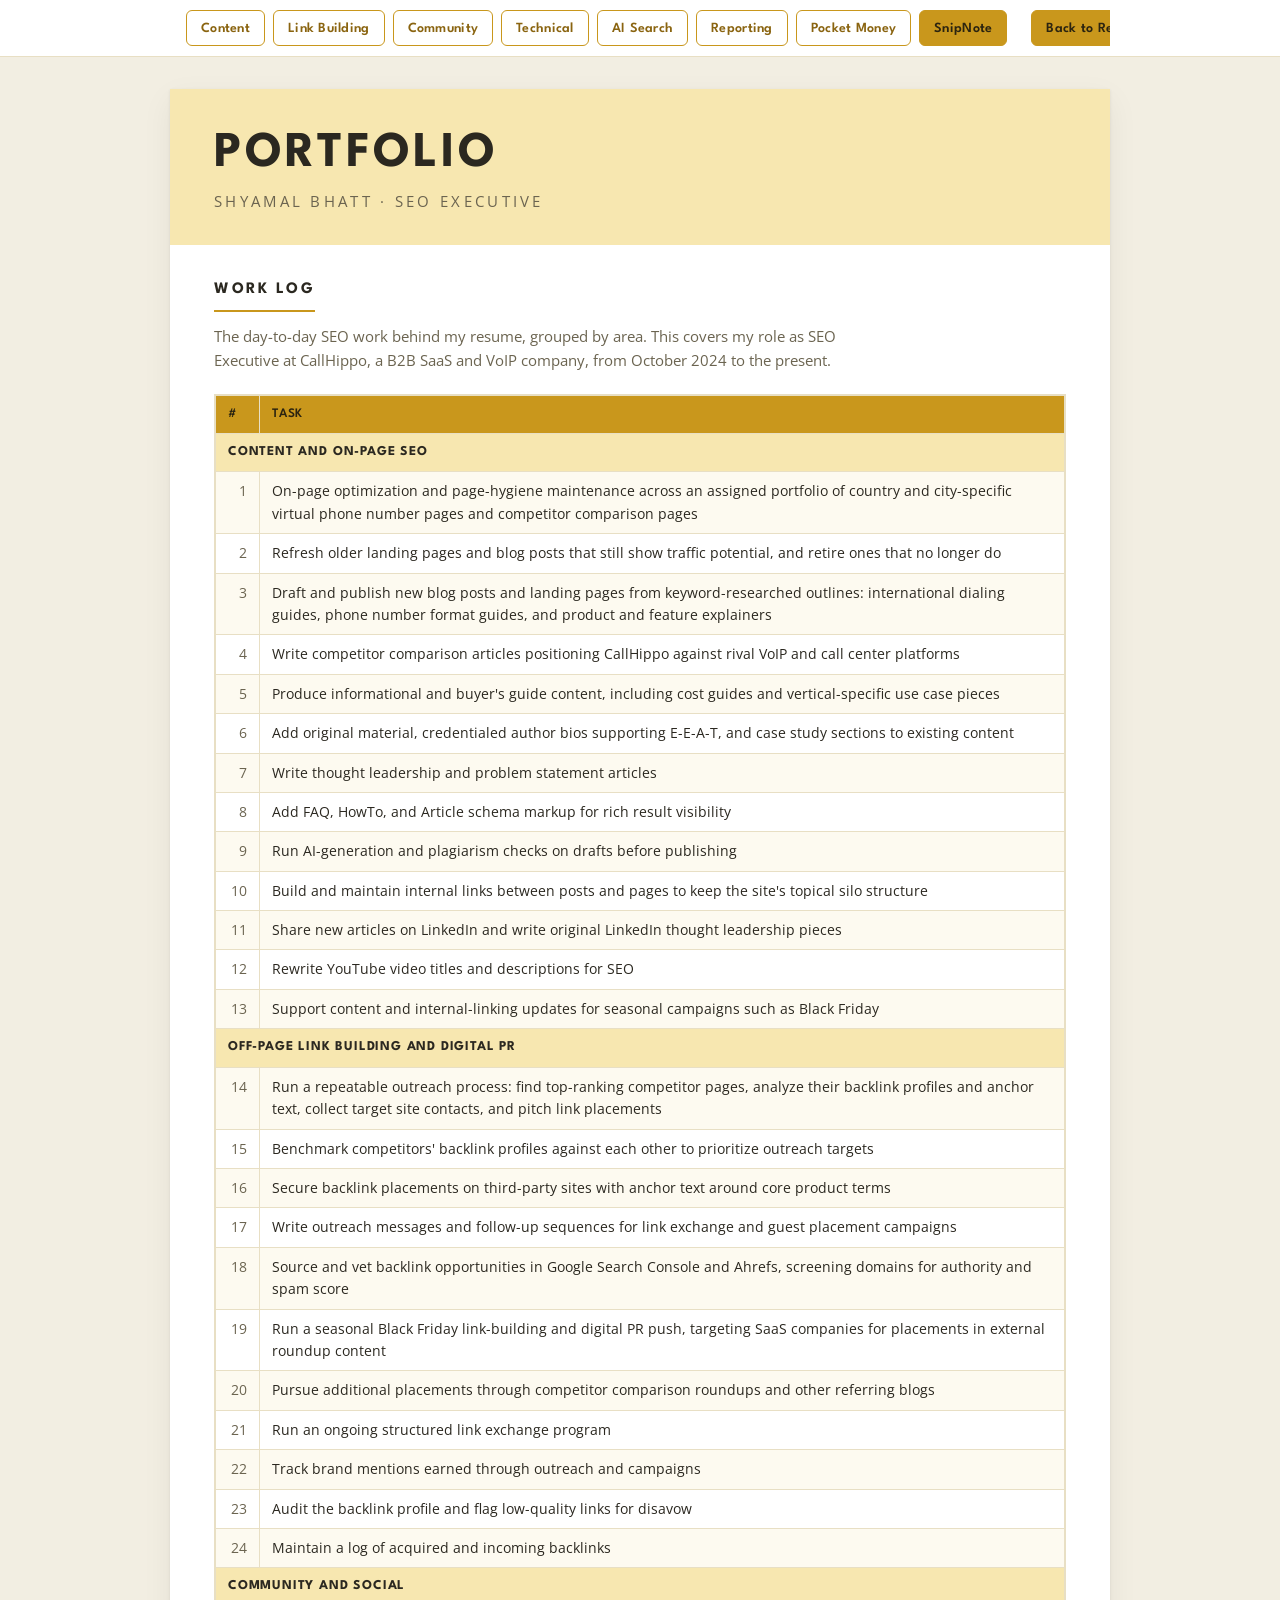
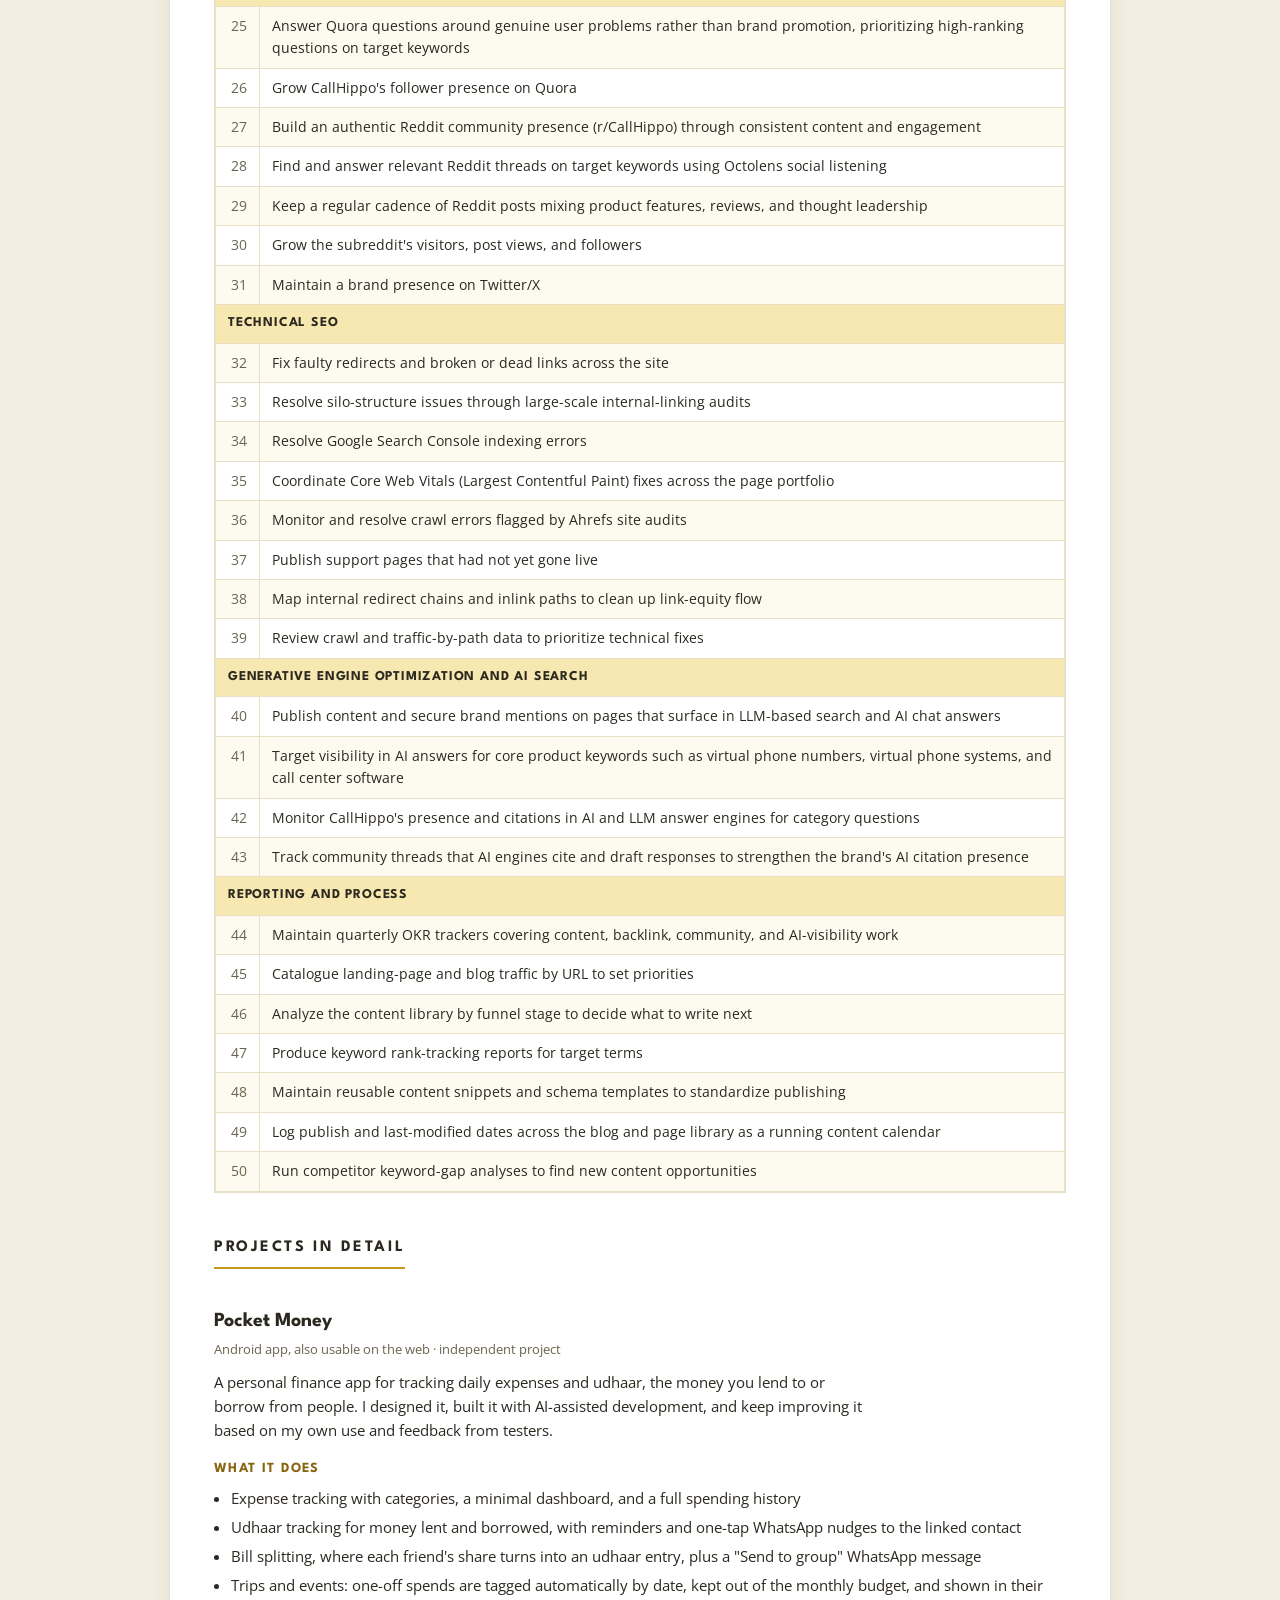
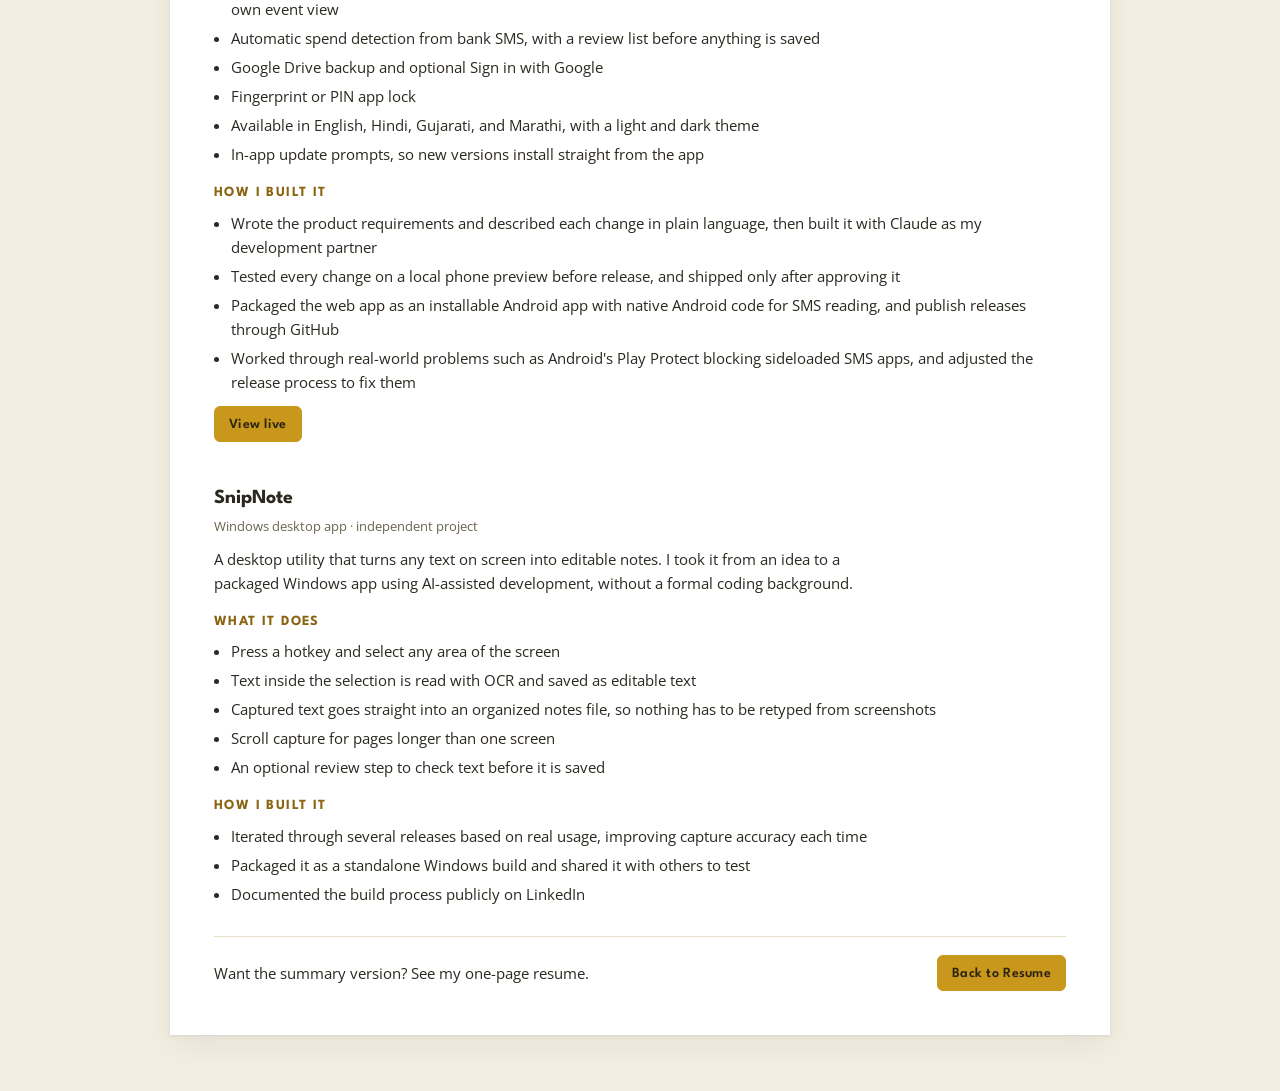
==== commit 2d2bacb6: "Canva-style resume sheet in yellow and mustard; spreadsheet work log; detailed project write-ups" ====
--- a/portfolio.html
+++ b/portfolio.html
@@ -3,152 +3,178 @@
 <head>
 <meta charset="UTF-8">
 <meta name="viewport" content="width=device-width, initial-scale=1.0, viewport-fit=cover">
-<title>Shyamal Bhatt | Work Log</title>
-<meta name="description" content="A detailed, grouped breakdown of Shyamal Bhatt's SEO work at CallHippo across content, link building, community, technical, and AI-search workstreams.">
-<link rel="stylesheet" href="https://fonts.googleapis.com/css2?family=Montserrat:wght@600;700;800&family=Lato:wght@400;700&display=swap">
+<title>Shyamal Bhatt | Portfolio</title>
+<meta name="description" content="Portfolio of Shyamal Bhatt: a task-by-task log of SEO work at CallHippo, and detailed write-ups of the Pocket Money and SnipNote apps.">
+<link rel="stylesheet" href="https://fonts.googleapis.com/css2?family=League+Spartan:wght@500;600;700&family=Open+Sans:wght@400;600;700&display=swap">
 <link rel="stylesheet" href="style.css">
 </head>
 <body>
-<div class="layout">
 
-  <aside class="sidebar">
-    <div class="side-inner">
-      <div class="side-id">
-        <div class="monogram" aria-hidden="true">SB</div>
-        <a class="side-name" href="index.html">Shyamal Bhatt</a>
-        <div class="side-role">Work Log</div>
+<nav class="bar" aria-label="Portfolio sections">
+  <div class="bar-inner">
+    <a class="btn" href="#content">Content</a>
+    <a class="btn" href="#offpage">Link Building</a>
+    <a class="btn" href="#community">Community</a>
+    <a class="btn" href="#technical">Technical</a>
+    <a class="btn" href="#ai-search">AI Search</a>
+    <a class="btn" href="#reporting">Reporting</a>
+    <a class="btn" href="#pocket-money">Pocket Money</a>
+    <a class="btn" href="#snipnote">SnipNote</a>
+    <span class="spacer"></span>
+    <a class="btn fill" href="index.html">Back to Resume</a>
+  </div>
+</nav>
+
+<div class="stage">
+  <article class="sheet">
+
+    <header class="band">
+      <h1 class="name">Portfolio</h1>
+      <p class="title">Shyamal Bhatt &middot; SEO Executive</p>
+    </header>
+
+    <div class="wl-body">
+
+      <h2 class="sec">Work Log</h2>
+      <p class="intro">The day-to-day SEO work behind my resume, grouped by area. This covers my role as SEO Executive at CallHippo, a B2B SaaS and VoIP company, from October 2024 to the present.</p>
+
+      <div class="sheet-table-wrap">
+        <table class="grid">
+          <thead>
+            <tr><th>#</th><th>Task</th></tr>
+          </thead>
+          <tbody>
+            <tr class="area" id="content"><td colspan="2">Content and On-Page SEO</td></tr>
+            <tr><td class="n">1</td><td>On-page optimization and page-hygiene maintenance across an assigned portfolio of country and city-specific virtual phone number pages and competitor comparison pages</td></tr>
+            <tr><td class="n">2</td><td>Refresh older landing pages and blog posts that still show traffic potential, and retire ones that no longer do</td></tr>
+            <tr><td class="n">3</td><td>Draft and publish new blog posts and landing pages from keyword-researched outlines: international dialing guides, phone number format guides, and product and feature explainers</td></tr>
+            <tr><td class="n">4</td><td>Write competitor comparison articles positioning CallHippo against rival VoIP and call center platforms</td></tr>
+            <tr><td class="n">5</td><td>Produce informational and buyer's guide content, including cost guides and vertical-specific use case pieces</td></tr>
+            <tr><td class="n">6</td><td>Add original material, credentialed author bios supporting E-E-A-T, and case study sections to existing content</td></tr>
+            <tr><td class="n">7</td><td>Write thought leadership and problem statement articles</td></tr>
+            <tr><td class="n">8</td><td>Add FAQ, HowTo, and Article schema markup for rich result visibility</td></tr>
+            <tr><td class="n">9</td><td>Run AI-generation and plagiarism checks on drafts before publishing</td></tr>
+            <tr><td class="n">10</td><td>Build and maintain internal links between posts and pages to keep the site's topical silo structure</td></tr>
+            <tr><td class="n">11</td><td>Share new articles on LinkedIn and write original LinkedIn thought leadership pieces</td></tr>
+            <tr><td class="n">12</td><td>Rewrite YouTube video titles and descriptions for SEO</td></tr>
+            <tr><td class="n">13</td><td>Support content and internal-linking updates for seasonal campaigns such as Black Friday</td></tr>
+
+            <tr class="area" id="offpage"><td colspan="2">Off-Page Link Building and Digital PR</td></tr>
+            <tr><td class="n">14</td><td>Run a repeatable outreach process: find top-ranking competitor pages, analyze their backlink profiles and anchor text, collect target site contacts, and pitch link placements</td></tr>
+            <tr><td class="n">15</td><td>Benchmark competitors' backlink profiles against each other to prioritize outreach targets</td></tr>
+            <tr><td class="n">16</td><td>Secure backlink placements on third-party sites with anchor text around core product terms</td></tr>
+            <tr><td class="n">17</td><td>Write outreach messages and follow-up sequences for link exchange and guest placement campaigns</td></tr>
+            <tr><td class="n">18</td><td>Source and vet backlink opportunities in Google Search Console and Ahrefs, screening domains for authority and spam score</td></tr>
+            <tr><td class="n">19</td><td>Run a seasonal Black Friday link-building and digital PR push, targeting SaaS companies for placements in external roundup content</td></tr>
+            <tr><td class="n">20</td><td>Pursue additional placements through competitor comparison roundups and other referring blogs</td></tr>
+            <tr><td class="n">21</td><td>Run an ongoing structured link exchange program</td></tr>
+            <tr><td class="n">22</td><td>Track brand mentions earned through outreach and campaigns</td></tr>
+            <tr><td class="n">23</td><td>Audit the backlink profile and flag low-quality links for disavow</td></tr>
+            <tr><td class="n">24</td><td>Maintain a log of acquired and incoming backlinks</td></tr>
+
+            <tr class="area" id="community"><td colspan="2">Community and Social</td></tr>
+            <tr><td class="n">25</td><td>Answer Quora questions around genuine user problems rather than brand promotion, prioritizing high-ranking questions on target keywords</td></tr>
+            <tr><td class="n">26</td><td>Grow CallHippo's follower presence on Quora</td></tr>
+            <tr><td class="n">27</td><td>Build an authentic Reddit community presence (r/CallHippo) through consistent content and engagement</td></tr>
+            <tr><td class="n">28</td><td>Find and answer relevant Reddit threads on target keywords using Octolens social listening</td></tr>
+            <tr><td class="n">29</td><td>Keep a regular cadence of Reddit posts mixing product features, reviews, and thought leadership</td></tr>
+            <tr><td class="n">30</td><td>Grow the subreddit's visitors, post views, and followers</td></tr>
+            <tr><td class="n">31</td><td>Maintain a brand presence on Twitter/X</td></tr>
+
+            <tr class="area" id="technical"><td colspan="2">Technical SEO</td></tr>
+            <tr><td class="n">32</td><td>Fix faulty redirects and broken or dead links across the site</td></tr>
+            <tr><td class="n">33</td><td>Resolve silo-structure issues through large-scale internal-linking audits</td></tr>
+            <tr><td class="n">34</td><td>Resolve Google Search Console indexing errors</td></tr>
+            <tr><td class="n">35</td><td>Coordinate Core Web Vitals (Largest Contentful Paint) fixes across the page portfolio</td></tr>
+            <tr><td class="n">36</td><td>Monitor and resolve crawl errors flagged by Ahrefs site audits</td></tr>
+            <tr><td class="n">37</td><td>Publish support pages that had not yet gone live</td></tr>
+            <tr><td class="n">38</td><td>Map internal redirect chains and inlink paths to clean up link-equity flow</td></tr>
+            <tr><td class="n">39</td><td>Review crawl and traffic-by-path data to prioritize technical fixes</td></tr>
+
+            <tr class="area" id="ai-search"><td colspan="2">Generative Engine Optimization and AI Search</td></tr>
+            <tr><td class="n">40</td><td>Publish content and secure brand mentions on pages that surface in LLM-based search and AI chat answers</td></tr>
+            <tr><td class="n">41</td><td>Target visibility in AI answers for core product keywords such as virtual phone numbers, virtual phone systems, and call center software</td></tr>
+            <tr><td class="n">42</td><td>Monitor CallHippo's presence and citations in AI and LLM answer engines for category questions</td></tr>
+            <tr><td class="n">43</td><td>Track community threads that AI engines cite and draft responses to strengthen the brand's AI citation presence</td></tr>
+
+            <tr class="area" id="reporting"><td colspan="2">Reporting and Process</td></tr>
+            <tr><td class="n">44</td><td>Maintain quarterly OKR trackers covering content, backlink, community, and AI-visibility work</td></tr>
+            <tr><td class="n">45</td><td>Catalogue landing-page and blog traffic by URL to set priorities</td></tr>
+            <tr><td class="n">46</td><td>Analyze the content library by funnel stage to decide what to write next</td></tr>
+            <tr><td class="n">47</td><td>Produce keyword rank-tracking reports for target terms</td></tr>
+            <tr><td class="n">48</td><td>Maintain reusable content snippets and schema templates to standardize publishing</td></tr>
+            <tr><td class="n">49</td><td>Log publish and last-modified dates across the blog and page library as a running content calendar</td></tr>
+            <tr><td class="n">50</td><td>Run competitor keyword-gap analyses to find new content opportunities</td></tr>
+          </tbody>
+        </table>
       </div>
 
-      <nav class="side-nav" aria-label="Work areas">
-        <a class="btn" href="#content">Content &amp; On-Page</a>
-        <a class="btn" href="#offpage">Link Building</a>
-        <a class="btn" href="#community">Community</a>
-        <a class="btn" href="#technical">Technical SEO</a>
-        <a class="btn" href="#ai-search">AI Search</a>
-        <a class="btn" href="#reporting">Reporting</a>
-        <a class="btn cta" href="index.html">Back to Resume</a>
-      </nav>
+      <section class="detail" id="pocket-money">
+        <h2 class="sec">Projects in Detail</h2>
 
-      <div class="side-contact">
-        <span class="label">Email</span>
-        <a href="mailto:bhattshyamal31@gmail.com">bhattshyamal31@gmail.com</a>
-        <span class="label" style="margin-top:8px;">LinkedIn</span>
-        <a href="https://linkedin.com/in/shyamalbhatt">linkedin.com/in/shyamalbhatt</a>
-      </div>
-    </div>
-  </aside>
+        <h3>Pocket Money</h3>
+        <span class="kind">Android app, also usable on the web &middot; independent project</span>
+        <p>A personal finance app for tracking daily expenses and udhaar, the money you lend to or borrow from people. I designed it, built it with AI-assisted development, and keep improving it based on my own use and feedback from testers.</p>
 
-  <main class="main" id="top">
-    <div class="main-inner">
+        <h4>What it does</h4>
+        <ul>
+          <li>Expense tracking with categories, a minimal dashboard, and a full spending history</li>
+          <li>Udhaar tracking for money lent and borrowed, with reminders and one-tap WhatsApp nudges to the linked contact</li>
+          <li>Bill splitting, where each friend's share turns into an udhaar entry, plus a "Send to group" WhatsApp message</li>
+          <li>Trips and events: one-off spends are tagged automatically by date, kept out of the monthly budget, and shown in their own event view</li>
+          <li>Automatic spend detection from bank SMS, with a review list before anything is saved</li>
+          <li>Google Drive backup and optional Sign in with Google</li>
+          <li>Fingerprint or PIN app lock</li>
+          <li>Available in English, Hindi, Gujarati, and Marathi, with a light and dark theme</li>
+          <li>In-app update prompts, so new versions install straight from the app</li>
+        </ul>
 
-      <section class="hero">
-        <p class="hero-kicker">CallHippo &middot; October 2024 to present</p>
-        <h1>Work Log</h1>
-        <p class="summary">A grouped breakdown of the SEO work behind the summary on my resume: what I do quarter to quarter as SEO Executive at CallHippo, a B2B SaaS and VoIP company.</p>
-        <div class="hero-actions">
-          <a class="pill" href="index.html">Back to resume</a>
+        <h4>How I built it</h4>
+        <ul>
+          <li>Wrote the product requirements and described each change in plain language, then built it with Claude as my development partner</li>
+          <li>Tested every change on a local phone preview before release, and shipped only after approving it</li>
+          <li>Packaged the web app as an installable Android app with native Android code for SMS reading, and publish releases through GitHub</li>
+          <li>Worked through real-world problems such as Android's Play Protect blocking sideloaded SMS apps, and adjusted the release process to fix them</li>
+        </ul>
+        <div class="links" style="margin-top:12px;">
+          <a class="btn fill" href="https://imshyamalbhatt.github.io/kharcha/">View live</a>
         </div>
       </section>
 
-      <section class="block">
+      <section class="detail" id="snipnote">
+        <h3>SnipNote</h3>
+        <span class="kind">Windows desktop app &middot; independent project</span>
+        <p>A desktop utility that turns any text on screen into editable notes. I took it from an idea to a packaged Windows app using AI-assisted development, without a formal coding background.</p>
 
-        <div class="log-card" id="content">
-          <h2>Content &amp; On-Page SEO</h2>
-          <ul>
-            <li>Own on-page optimization and page-hygiene maintenance across an assigned portfolio of country and city-specific virtual phone number pages and competitor comparison pages</li>
-            <li>Refresh older landing pages and blog posts that still show traffic potential, and retire ones that no longer do</li>
-            <li>Draft and publish new blog posts and landing pages from keyword-researched content outlines, spanning international dialing guides, phone number format guides, and product and feature explainer content</li>
-            <li>Write competitor comparison articles positioning CallHippo against rival VoIP and call center platforms</li>
-            <li>Produce informational and buyer's guide content, including cost guides and vertical-specific use case pieces</li>
-            <li>Add original material, credentialed author bios supporting E-E-A-T, and dedicated case study sections to existing content</li>
-            <li>Write thought leadership and problem statement style articles</li>
-            <li>Add FAQ, HowTo, and Article schema markup to improve rich result search visibility</li>
-            <li>Run AI-generation and plagiarism checks on drafts before publishing</li>
-            <li>Build and maintain internal links between blog posts and pages to preserve the site's topical silo structure</li>
-            <li>Post newly published articles to LinkedIn, and author original LinkedIn thought leadership pieces</li>
-            <li>Rewrite YouTube video titles and descriptions for SEO</li>
-            <li>Support content and internal-linking updates tied to seasonal campaigns such as Black Friday</li>
-          </ul>
-        </div>
+        <h4>What it does</h4>
+        <ul>
+          <li>Press a hotkey and select any area of the screen</li>
+          <li>Text inside the selection is read with OCR and saved as editable text</li>
+          <li>Captured text goes straight into an organized notes file, so nothing has to be retyped from screenshots</li>
+          <li>Scroll capture for pages longer than one screen</li>
+          <li>An optional review step to check text before it is saved</li>
+        </ul>
 
-        <div class="log-card" id="offpage">
-          <h2>Off-Page Link Building &amp; Digital PR</h2>
-          <ul>
-            <li>Run a repeatable backlink outreach process: identify top-ranking competitor pages, analyze backlink profiles and anchor text patterns, compile target site contacts, and conduct outreach for link placements</li>
-            <li>Benchmark competitors' backlink profiles against each other to prioritize outreach targets</li>
-            <li>Secure backlink placements on third-party sites using anchor text themed around core product terms</li>
-            <li>Craft outreach messaging and follow-up sequences for link exchange and guest placement campaigns</li>
-            <li>Source and vet backlink opportunities using Google Search Console and Ahrefs, screening candidate domains against authority and spam-score criteria</li>
-            <li>Run a seasonal Black Friday link-building and digital PR push, targeting relevant SaaS companies for placements in external roundup content</li>
-            <li>Pursue additional placements through competitor comparison roundups and other referring blogs</li>
-            <li>Run an ongoing structured link exchange program</li>
-            <li>Track brand mentions earned through outreach and campaign work</li>
-            <li>Audit the backlink profile and flag low-quality links for disavow</li>
-            <li>Maintain a log of acquired and incoming backlinks</li>
-          </ul>
-        </div>
-
-        <div class="log-card" id="community">
-          <h2>Community &amp; Social</h2>
-          <ul>
-            <li>Engage on Quora around genuine user problems rather than direct brand promotion, prioritizing high-ranking questions on target keywords</li>
-            <li>Grow CallHippo's follower presence on Quora</li>
-            <li>Build and grow an authentic Reddit community presence (r/CallHippo) through consistent content and engagement</li>
-            <li>Identify and answer relevant Reddit threads on targeted keywords using social-listening tooling (Octolens)</li>
-            <li>Create a regular cadence of Reddit content mixing product-feature, review-style, and thought-leadership posts</li>
-            <li>Work to grow the subreddit's visitor base, post views, and followers</li>
-            <li>Maintain a general brand presence on Twitter/X</li>
-          </ul>
-        </div>
-
-        <div class="log-card" id="technical">
-          <h2>Technical SEO</h2>
-          <ul>
-            <li>Correct faulty redirects and broken or dead links across the site</li>
-            <li>Resolve site silo-structure issues through large-scale internal-linking audits</li>
-            <li>Resolve Google Search Console indexing errors across affected pages</li>
-            <li>Coordinate fixes for Core Web Vitals (Largest Contentful Paint) issues across the page portfolio</li>
-            <li>Monitor and resolve crawl errors flagged by Ahrefs site-audit tooling</li>
-            <li>Publish support pages that had not yet gone live</li>
-            <li>Map internal redirect chains and inlink paths to clean up link-equity flow</li>
-            <li>Review site crawl and traffic-by-path data to prioritize technical fixes</li>
-          </ul>
-        </div>
-
-        <div class="log-card" id="ai-search">
-          <h2>Generative Engine Optimization &amp; AI Search</h2>
-          <ul>
-            <li>Publish content and secure brand mentions on pages designed to surface in LLM-based search results and AI-chat-style answers</li>
-            <li>Target visibility within AI-chat-style answers for core product keywords such as virtual phone numbers, virtual phone systems, and call center software</li>
-            <li>Monitor CallHippo's presence and citations within AI and LLM answer engines for category-defining questions</li>
-            <li>Track AI-cited community threads and draft responses aimed at improving the brand's AI-citation presence</li>
-          </ul>
-        </div>
-
-        <div class="log-card" id="reporting">
-          <h2>Reporting &amp; Process</h2>
-          <ul>
-            <li>Maintain quarterly OKR trackers summarizing planned and completed work across content, backlink, community, and AI-visibility workstreams</li>
-            <li>Catalogue landing-page and blog traffic data by URL to inform prioritization decisions</li>
-            <li>Analyze the content portfolio by funnel stage to guide prioritization of future content</li>
-            <li>Produce keyword rank-tracking reports to monitor position changes for targeted terms</li>
-            <li>Maintain reusable content snippets and schema templates to standardize publishing</li>
-            <li>Log publish and last-modified dates across the blog and page library as a running content calendar</li>
-            <li>Run competitor keyword-gap analyses to surface new content opportunities</li>
-          </ul>
-        </div>
-
+        <h4>How I built it</h4>
+        <ul>
+          <li>Iterated through several releases based on real usage, improving capture accuracy each time</li>
+          <li>Packaged it as a standalone Windows build and shared it with others to test</li>
+          <li>Documented the build process publicly on LinkedIn</li>
+        </ul>
       </section>
 
-      <p class="footnote">This is the day-to-day detail behind my <a href="index.html">resume</a>. Get in touch for more on any of it.</p>
+      <div class="portfolio-line">
+        <p>Want the summary version? See my one-page resume.</p>
+        <a class="btn fill" href="index.html">Back to Resume</a>
+      </div>
 
     </div>
-  </main>
+  </article>
 </div>
 
 <script>
   (function(){
-    var btns = Array.prototype.slice.call(document.querySelectorAll('.side-nav .btn[href^="#"]'));
+    var btns = Array.prototype.slice.call(document.querySelectorAll('.bar .btn[href^="#"]'));
     var map = {};
     btns.forEach(function(b){ map[b.getAttribute('href').slice(1)] = b; });
     if (!('IntersectionObserver' in window)) return;
@@ -159,7 +185,7 @@
           map[e.target.id].classList.add('active');
         }
       });
-    }, { rootMargin: '-35% 0px -60% 0px' });
+    }, { rootMargin: '-30% 0px -60% 0px' });
     Object.keys(map).forEach(function(id){
       var el = document.getElementById(id);
       if (el) obs.observe(el);
--- a/style.css
+++ b/style.css
@@ -1,48 +1,17 @@
+/* Resume sheet: one light, paper-like look on purpose (no dark variant) */
 :root{
-  --side:#1c2733;
-  --side-2:#243241;
-  --side-ink:#e9eef4;
-  --side-muted:#9fb0c2;
-  --bg:#f3f5f8;
-  --card:#ffffff;
-  --ink:#1f2a37;
-  --muted:#5f6b7a;
-  --line:#e2e7ee;
-  --accent:#0d9488;
-  --accent-ink:#ffffff;
-  --accent-soft:#e3f5f3;
-}
-@media (prefers-color-scheme: dark){
-  :root:not([data-theme="light"]){
-    --side:#111a24;
-    --side-2:#1a2532;
-    --side-ink:#e9eef4;
-    --side-muted:#8fa1b5;
-    --bg:#0c131b;
-    --card:#152030;
-    --ink:#e6ebf1;
-    --muted:#9aa8b8;
-    --line:#233245;
-    --accent:#2dd4bf;
-    --accent-ink:#0c131b;
-    --accent-soft:#12302f;
-    color-scheme: dark;
-  }
-}
-:root[data-theme="dark"]{
-  --side:#111a24;
-  --side-2:#1a2532;
-  --side-ink:#e9eef4;
-  --side-muted:#8fa1b5;
-  --bg:#0c131b;
-  --card:#152030;
-  --ink:#e6ebf1;
-  --muted:#9aa8b8;
-  --line:#233245;
-  --accent:#2dd4bf;
-  --accent-ink:#0c131b;
-  --accent-soft:#12302f;
-  color-scheme: dark;
+  --page:#f2eee2;
+  --sheet:#ffffff;
+  --band:#f7e7b0;
+  --side:#fdf8e9;
+  --ink:#2b2820;
+  --muted:#6b6450;
+  --rule:#e8dfc4;
+  --accent:#c9971c;
+  --accent-text:#8a6410;
+  --accent-ink:#2b2410;
+  --row:#fdfaf0;
+  color-scheme: light;
 }
 
 *{ box-sizing:border-box; }
@@ -50,229 +19,195 @@
 @media (prefers-reduced-motion: reduce){ html{ scroll-behavior:auto; } }
 html, body{ margin:0; }
 body{
-  background:var(--bg);
+  background:var(--page);
   color:var(--ink);
-  font-family:'Lato',Arial,Helvetica,sans-serif;
-  font-size:16px;
-  line-height:1.65;
-}
-h1, h2, h3, .side-name, .btn, .t-title, .card-name, .section-title{
-  font-family:'Montserrat',Arial,Helvetica,sans-serif;
-}
-a{ color:var(--accent); }
-
-/* ================= layout ================= */
-.layout{
-  display:grid;
-  grid-template-columns:290px minmax(0,1fr);
-  min-height:100vh;
-}
-
-/* ---------- sidebar (always visible) ---------- */
-.sidebar{
-  background:var(--side);
-  color:var(--side-ink);
+  font-family:'Open Sans',Arial,Helvetica,sans-serif;
+  font-size:15px;
+  line-height:1.6;
+}
+a{ color:var(--accent-text); }
+h1, h2, h3, .btn, .name, .sec{ font-family:'League Spartan','Arial Black',Arial,sans-serif; }
+
+/* ---------- pinned button bar ---------- */
+.bar{
   position:sticky;
   top:0;
-  height:100vh;
-  height:100dvh;
-  overflow-y:auto;
-}
-.side-inner{
-  padding:40px 26px 32px 26px;
+  z-index:20;
+  background:#ffffff;
+  border-bottom:1px solid var(--rule);
+}
+.bar-inner{
+  max-width:940px;
+  margin:0 auto;
+  padding-block:10px;
+  padding-left:max(16px, env(safe-area-inset-left,0px));
+  padding-right:max(16px, env(safe-area-inset-right,0px));
   display:flex;
-  flex-direction:column;
-  gap:28px;
-  min-height:100%;
-}
-.side-id{ display:flex; flex-direction:column; align-items:flex-start; gap:14px; }
-.monogram{
-  width:76px; height:76px;
-  border-radius:50%;
+  gap:8px;
+  overflow-x:auto;
+  scrollbar-width:none;
+}
+.bar-inner::-webkit-scrollbar{ display:none; }
+.btn{
+  flex:none;
+  font-size:14px;
+  font-weight:600;
+  letter-spacing:.02em;
+  text-decoration:none;
+  color:var(--accent-text);
+  background:#ffffff;
+  border:1.5px solid var(--accent);
+  border-radius:6px;
+  padding:7px 14px 5px 14px;
+  white-space:nowrap;
+  transition:background .15s ease, color .15s ease;
+}
+.btn:hover, .btn.active{ background:var(--accent); color:var(--accent-ink); }
+.btn.fill{ background:var(--accent); color:var(--accent-ink); }
+.btn.fill:hover{ filter:brightness(1.1); }
+.btn:focus-visible{ outline:2px solid var(--ink); outline-offset:2px; }
+.bar .spacer{ flex:1 0 8px; }
+
+/* ---------- the sheet ---------- */
+.stage{
+  padding-block:32px 56px;
+  padding-left:max(16px, env(safe-area-inset-left,0px));
+  padding-right:max(16px, env(safe-area-inset-right,0px));
+}
+.sheet{
+  max-width:940px;
+  margin:0 auto;
+  background:var(--sheet);
+  box-shadow:0 1px 3px rgba(0,0,0,.08), 0 10px 30px rgba(0,0,0,.06);
+}
+.band{
+  background:var(--band);
+  padding:40px 44px 32px 44px;
+}
+.name{
+  font-size:clamp(34px,6vw,50px);
+  font-weight:700;
+  letter-spacing:.06em;
+  text-transform:uppercase;
+  line-height:1;
+  margin:0;
+}
+.title{
+  margin:10px 0 0 0;
+  font-size:15px;
+  letter-spacing:.22em;
+  text-transform:uppercase;
+  color:var(--muted);
+}
+
+.cols{ display:grid; grid-template-columns:300px minmax(0,1fr); }
+.left{ background:var(--side); padding:30px 30px 40px 44px; }
+.right{ padding:30px 44px 40px 36px; min-width:0; }
+
+.block{ margin-bottom:28px; scroll-margin-top:72px; }
+.block:last-child{ margin-bottom:0; }
+.sec{
+  font-size:16px;
+  font-weight:700;
+  letter-spacing:.16em;
+  text-transform:uppercase;
+  margin:0 0 12px 0;
+  padding-bottom:7px;
+  border-bottom:2px solid var(--accent);
+  display:inline-block;
+}
+.right .sec{ display:block; border-bottom:1px solid var(--rule); position:relative; }
+.right .sec::after{ content:""; position:absolute; left:0; bottom:-1px; width:56px; height:2px; background:var(--accent); }
+
+.plain{ list-style:none; margin:0; padding:0; }
+.plain li{ margin-bottom:6px; }
+.plain .k{ display:block; font-size:12px; text-transform:uppercase; letter-spacing:.1em; color:var(--muted); }
+.contact a{ color:var(--ink); text-decoration:none; word-break:break-word; }
+.contact a:hover{ color:var(--accent-text); }
+
+.skill-sub{ font-weight:700; font-size:13.5px; margin:12px 0 4px 0; }
+.skill-sub:first-of-type{ margin-top:0; }
+.skill-list{ margin:0; padding-left:1.1em; }
+.skill-list li{ margin-bottom:2px; }
+
+.edu{ margin-bottom:12px; }
+.edu b{ display:block; }
+.edu span{ display:block; color:var(--muted); font-size:13.5px; }
+
+.job{ margin-bottom:22px; }
+.job:last-child{ margin-bottom:0; }
+.job-top{ display:flex; justify-content:space-between; align-items:baseline; flex-wrap:wrap; gap:2px 12px; }
+.job h3{ font-size:18px; font-weight:700; margin:0; }
+.when{ font-size:13px; color:var(--muted); white-space:nowrap; }
+.where{ margin:0 0 6px 0; color:var(--accent-text); font-weight:600; }
+.tag{ font-size:12px; color:var(--muted); font-weight:400; margin-left:6px; }
+.job ul{ margin:0; padding-left:1.15em; }
+.job li{ margin-bottom:4px; }
+
+.proj{ margin-bottom:18px; }
+.proj:last-child{ margin-bottom:0; }
+.proj-top{ display:flex; justify-content:space-between; align-items:baseline; flex-wrap:wrap; gap:2px 12px; }
+.proj h3{ font-size:17px; font-weight:700; margin:0; }
+.kind{ font-size:13px; color:var(--muted); }
+.proj p{ margin:4px 0 8px 0; }
+.links{ display:flex; gap:8px; flex-wrap:wrap; }
+
+.portfolio-line{
+  margin-top:30px;
+  padding-top:18px;
+  border-top:1px solid var(--rule);
+  display:flex;
+  align-items:center;
+  justify-content:space-between;
+  gap:12px;
+  flex-wrap:wrap;
+}
+.portfolio-line p{ margin:0; }
+
+/* ---------- work log ---------- */
+.wl-body{ padding:30px 44px 44px 44px; }
+.intro{ color:var(--muted); max-width:70ch; margin:0 0 22px 0; }
+.sheet-table-wrap{ overflow-x:auto; border:1px solid var(--rule); }
+table.grid{ width:100%; border-collapse:collapse; font-size:14px; }
+table.grid th, table.grid td{ border:1px solid var(--rule); padding:8px 12px; text-align:left; vertical-align:top; }
+table.grid thead th{
   background:var(--accent);
   color:var(--accent-ink);
-  display:flex; align-items:center; justify-content:center;
-  font-family:'Montserrat',Arial,sans-serif;
-  font-weight:800;
-  font-size:26px;
-  letter-spacing:1px;
-}
-.side-name{ font-size:22px; font-weight:700; line-height:1.2; margin:0; color:var(--side-ink); text-decoration:none; }
-.side-role{ font-size:14px; color:var(--side-muted); margin-top:-8px; }
-
-.side-nav{ display:flex; flex-direction:column; gap:8px; }
-.side-nav .btn{
-  display:block;
-  text-decoration:none;
-  font-size:14px;
+  font-family:'League Spartan',Arial,sans-serif;
   font-weight:600;
-  color:var(--side-ink);
-  background:var(--side-2);
-  border:1px solid transparent;
-  border-radius:8px;
-  padding:10px 14px;
-  transition:background .15s ease, border-color .15s ease;
-}
-.side-nav .btn:hover{ border-color:var(--accent); }
-.side-nav .btn.active{ background:var(--accent); color:var(--accent-ink); }
-.side-nav .btn.cta{ background:transparent; border-color:var(--accent); color:var(--accent); margin-top:6px; }
-.side-nav .btn.cta:hover{ background:var(--accent); color:var(--accent-ink); }
-.btn:focus-visible{ outline:2px solid var(--accent); outline-offset:2px; }
-
-.side-contact{
-  margin-top:auto;
+  letter-spacing:.06em;
+  text-transform:uppercase;
+  font-size:13px;
+}
+table.grid td.n{ width:44px; color:var(--muted); text-align:right; font-variant-numeric:tabular-nums; }
+table.grid tr.area td{
+  background:var(--band);
+  font-family:'League Spartan',Arial,sans-serif;
+  font-weight:700;
+  letter-spacing:.06em;
+  text-transform:uppercase;
   font-size:13.5px;
-  color:var(--side-muted);
-  display:flex;
-  flex-direction:column;
-  gap:6px;
-  border-top:1px solid var(--side-2);
-  padding-top:18px;
-  word-break:break-word;
-}
-.side-contact a{ color:var(--side-muted); text-decoration:none; }
-.side-contact a:hover{ color:var(--accent); }
-.side-contact .label{ font-size:11px; text-transform:uppercase; letter-spacing:.08em; color:var(--side-muted); opacity:.7; }
-
-/* ---------- main column ---------- */
-.main{
-  padding-block:48px 72px;
-  padding-left:clamp(20px,5vw,64px);
-  padding-right:max(20px, env(safe-area-inset-right,0px));
-  min-width:0;
-}
-.main-inner{ max-width:860px; }
-
-.hero{
-  background:var(--card);
-  border:1px solid var(--line);
-  border-radius:14px;
-  padding:34px 34px 30px 34px;
-  border-top:5px solid var(--accent);
-}
-.hero-kicker{ font-family:'Montserrat',Arial,sans-serif; font-weight:600; font-size:14px; color:var(--accent); margin:0 0 6px 0; }
-.hero h1{ font-size:clamp(28px,4.6vw,40px); font-weight:800; line-height:1.15; margin:0 0 12px 0; text-wrap:balance; }
-.hero p.summary{ color:var(--muted); margin:0; max-width:64ch; }
-.hero-actions{ display:flex; flex-wrap:wrap; gap:10px; margin-top:22px; }
-.pill{
-  display:inline-block;
-  font-family:'Montserrat',Arial,sans-serif;
-  font-size:13.5px;
-  font-weight:600;
-  text-decoration:none;
-  border-radius:999px;
-  padding:9px 18px;
-  border:2px solid var(--accent);
-  color:var(--accent);
-  background:transparent;
-  transition:background .15s ease, color .15s ease;
-}
-.pill:hover{ background:var(--accent-soft); }
-.pill.solid{ background:var(--accent); color:var(--accent-ink); }
-.pill.solid:hover{ filter:brightness(1.07); background:var(--accent); }
-
-section.block{ margin-top:44px; scroll-margin-top:24px; }
-.section-title{
-  font-size:22px;
-  font-weight:700;
-  margin:0 0 18px 0;
-  display:flex;
-  align-items:center;
-  gap:12px;
-}
-.section-title::before{
-  content:"";
-  width:6px; height:24px;
-  border-radius:3px;
-  background:var(--accent);
-}
-.lead{ color:var(--muted); margin:-6px 0 18px 0; max-width:64ch; }
-
-/* skills grid */
-.skill-grid{ display:grid; grid-template-columns:repeat(auto-fill,minmax(250px,1fr)); gap:14px; }
-.skill-card{ background:var(--card); border:1px solid var(--line); border-radius:12px; padding:18px 20px; }
-.skill-card h3{ font-size:14.5px; font-weight:700; margin:0 0 10px 0; }
-.chips{ list-style:none; margin:0; padding:0; display:flex; flex-wrap:wrap; gap:6px; }
-.chips li{ font-size:13px; background:var(--accent-soft); color:var(--ink); border-radius:6px; padding:3px 10px; }
-
-/* experience timeline */
-.timeline{ position:relative; padding-left:28px; }
-.timeline::before{ content:""; position:absolute; left:7px; top:6px; bottom:6px; width:2px; background:var(--line); }
-.t-item{ position:relative; background:var(--card); border:1px solid var(--line); border-radius:12px; padding:20px 22px; margin-bottom:18px; }
-.t-item:last-child{ margin-bottom:0; }
-.t-item::before{
-  content:"";
-  position:absolute;
-  left:-28px; top:24px;
-  width:16px; height:16px;
-  border-radius:50%;
-  background:var(--card);
-  border:4px solid var(--accent);
-}
-.t-head{ display:flex; justify-content:space-between; align-items:baseline; flex-wrap:wrap; gap:4px 14px; margin-bottom:4px; }
-.t-title{ font-size:17px; font-weight:700; margin:0; }
-.t-date{ font-size:13.5px; color:var(--muted); white-space:nowrap; }
-.t-org{ font-weight:700; color:var(--accent); font-size:15px; margin:0 0 10px 0; }
-.t-tag{ display:inline-block; font-size:12px; font-weight:700; color:var(--muted); border:1px solid var(--line); border-radius:5px; padding:0 7px; margin-left:8px; vertical-align:middle; }
-.t-item ul{ margin:0; padding-left:1.2em; }
-.t-item li{ margin-bottom:6px; }
-.t-item li:last-child{ margin-bottom:0; }
-.t-more{ margin-top:14px; }
-
-/* project cards */
-.project-grid{ display:grid; grid-template-columns:repeat(auto-fit,minmax(290px,1fr)); gap:16px; }
-.project{ background:var(--card); border:1px solid var(--line); border-radius:12px; overflow:hidden; display:flex; flex-direction:column; }
-.project-band{ background:var(--side); color:var(--side-ink); padding:16px 20px; display:flex; justify-content:space-between; align-items:center; gap:10px; flex-wrap:wrap; }
-.card-name{ font-size:18px; font-weight:700; }
-.card-kind{ font-size:12px; font-weight:700; background:var(--accent); color:var(--accent-ink); border-radius:999px; padding:2px 10px; white-space:nowrap; }
-.project-body{ padding:16px 20px 20px 20px; display:flex; flex-direction:column; flex:1; }
-.project-body p{ margin:0; }
-.project-links{ margin-top:auto; padding-top:16px; display:flex; gap:8px; flex-wrap:wrap; }
-
-/* education */
-.edu-card{ background:var(--card); border:1px solid var(--line); border-radius:12px; padding:6px 22px; }
-.edu-row{ display:flex; justify-content:space-between; gap:12px; flex-wrap:wrap; padding:14px 0; border-bottom:1px solid var(--line); }
-.edu-row:last-child{ border-bottom:none; }
-.edu-degree{ font-weight:700; }
-.edu-school{ color:var(--muted); font-size:14.5px; }
-.edu-date{ font-size:13.5px; color:var(--muted); white-space:nowrap; }
-.cert-line{ margin-top:14px; color:var(--muted); font-size:15px; }
-.cert-line b{ color:var(--ink); }
-
-/* work log */
-.log-card{ background:var(--card); border:1px solid var(--line); border-radius:12px; padding:22px 24px; margin-top:18px; scroll-margin-top:24px; }
-.log-card:first-of-type{ margin-top:0; }
-.log-card h2{ font-size:18px; font-weight:700; margin:0 0 12px 0; display:flex; align-items:center; gap:10px; }
-.log-card h2::before{ content:""; width:10px; height:10px; border-radius:50%; background:var(--accent); flex:none; }
-.log-card ul{ margin:0; padding-left:1.2em; }
-.log-card li{ margin-bottom:7px; }
-.log-card li:last-child{ margin-bottom:0; }
-
-.footnote{ margin-top:44px; color:var(--muted); font-size:14.5px; }
-
-/* ================= phone / small screens ================= */
-@media (max-width:880px){
-  .layout{ display:block; }
-  .sidebar{
-    height:auto;
-    overflow:visible;
-    z-index:20;
-    box-shadow:0 2px 10px rgba(0,0,0,.18);
-  }
-  .side-inner{
-    padding:10px max(16px, env(safe-area-inset-right,0px)) 10px max(16px, env(safe-area-inset-left,0px));
-    gap:10px;
-    min-height:0;
-  }
-  .side-id{ flex-direction:row; align-items:center; gap:10px; }
-  .monogram{ width:36px; height:36px; font-size:14px; }
-  .side-name{ font-size:16px; }
-  .side-role, .side-contact{ display:none; }
-  .side-nav{ flex-direction:row; overflow-x:auto; scrollbar-width:none; gap:6px; }
-  .side-nav::-webkit-scrollbar{ display:none; }
-  .side-nav .btn{ white-space:nowrap; padding:7px 12px; font-size:13px; }
-  .side-nav .btn.cta{ margin-top:0; }
-  .main{ padding-block:24px 56px; padding-left:max(16px, env(safe-area-inset-left,0px)); padding-right:max(16px, env(safe-area-inset-right,0px)); }
-  .hero{ padding:24px 20px; }
-  section.block, .log-card{ scroll-margin-top:120px; }
-}
+}
+table.grid tr.area{ scroll-margin-top:72px; }
+table.grid tbody tr:not(.area):nth-child(even) td{ background:var(--row); }
+
+.detail{ margin-top:40px; scroll-margin-top:72px; }
+.detail h3{ font-size:20px; font-weight:700; margin:24px 0 2px 0; }
+.detail .kind{ display:block; margin-bottom:10px; }
+.detail h4{ font-family:'League Spartan',Arial,sans-serif; font-size:14px; letter-spacing:.1em; text-transform:uppercase; margin:16px 0 6px 0; color:var(--accent-text); }
+.detail ul{ margin:0; padding-left:1.15em; }
+.detail li{ margin-bottom:5px; }
+.detail p{ margin:0 0 8px 0; max-width:72ch; }
+
+/* ---------- small screens ---------- */
+@media (max-width:760px){
+  .cols{ grid-template-columns:1fr; }
+  .right{ order:1; }
+  .left{ order:2; }
+  .band{ padding:28px 22px 24px 22px; }
+  .left{ padding:24px 22px; }
+  .right{ padding:24px 22px 32px 22px; }
+  .wl-body{ padding:24px 18px 32px 18px; }
+  .stage{ padding-block:16px 40px; }
+  .block, .detail, table.grid tr.area{ scroll-margin-top:64px; }
+}
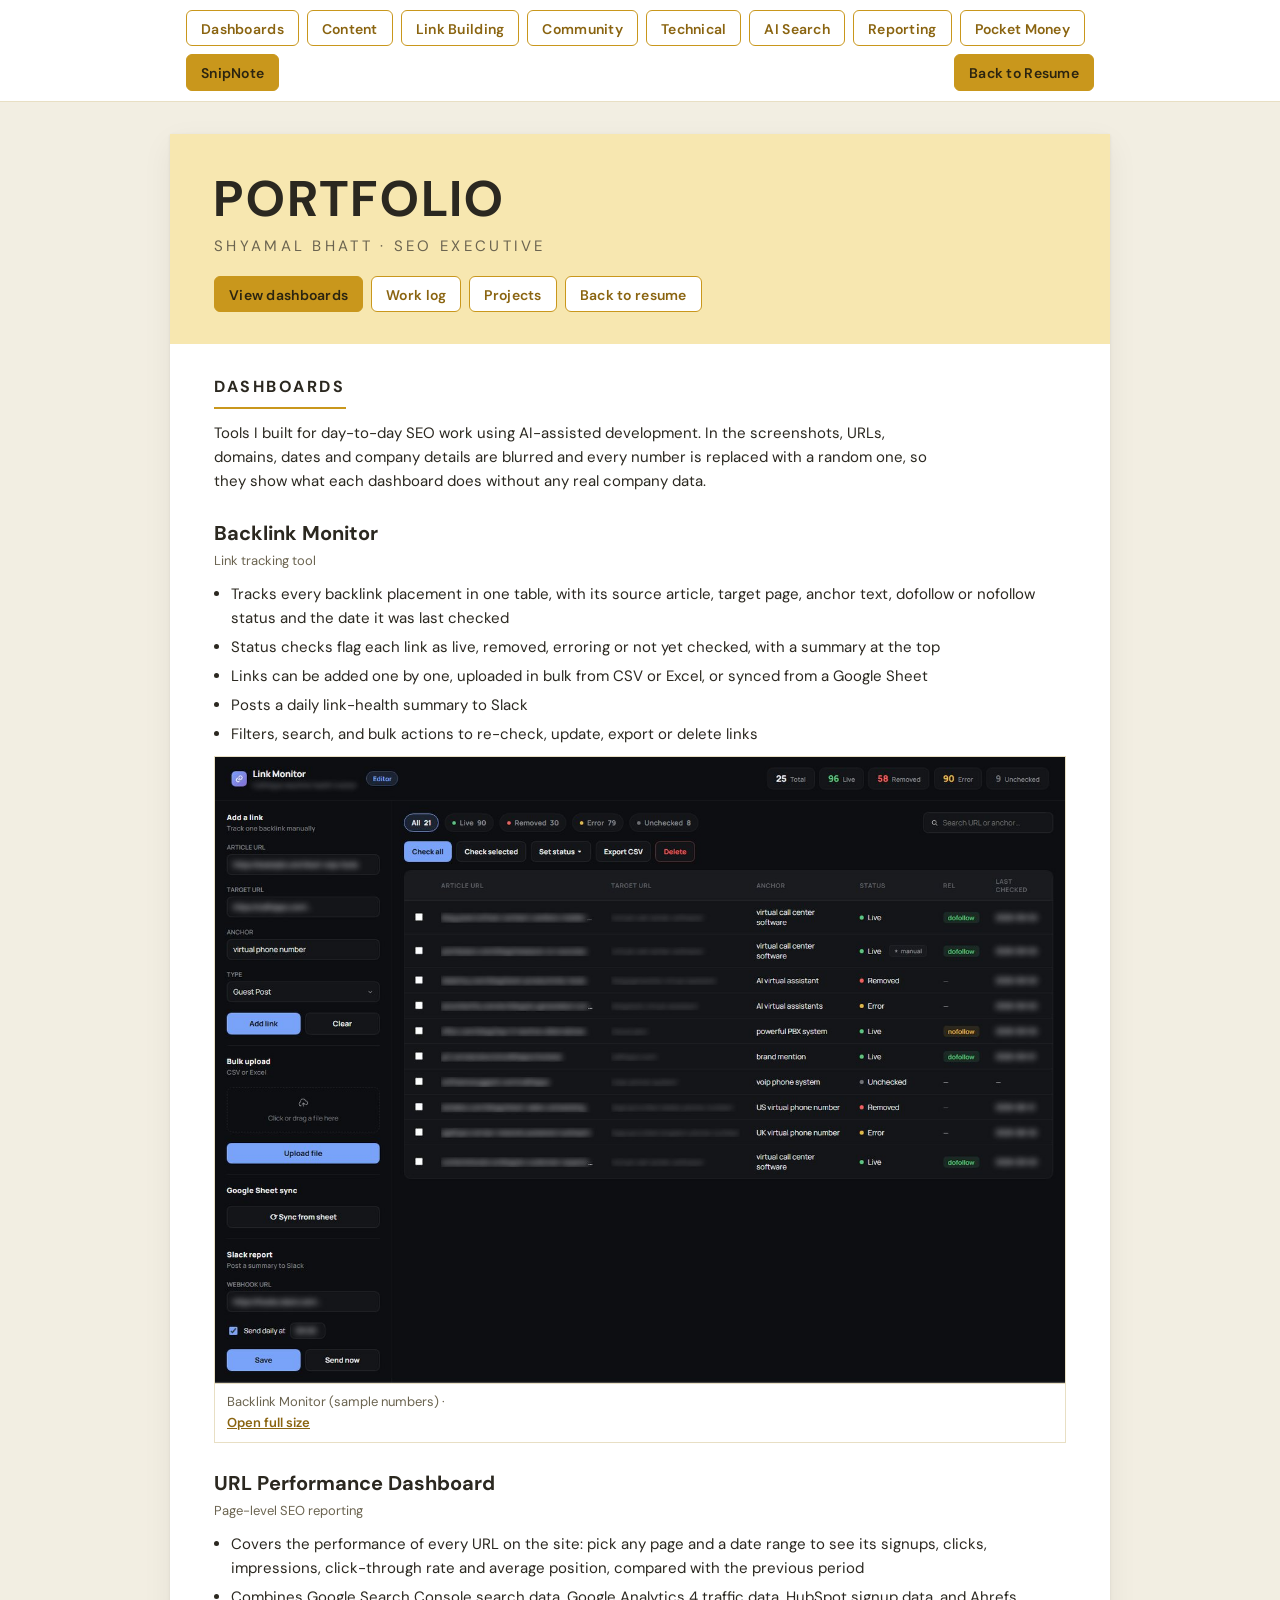
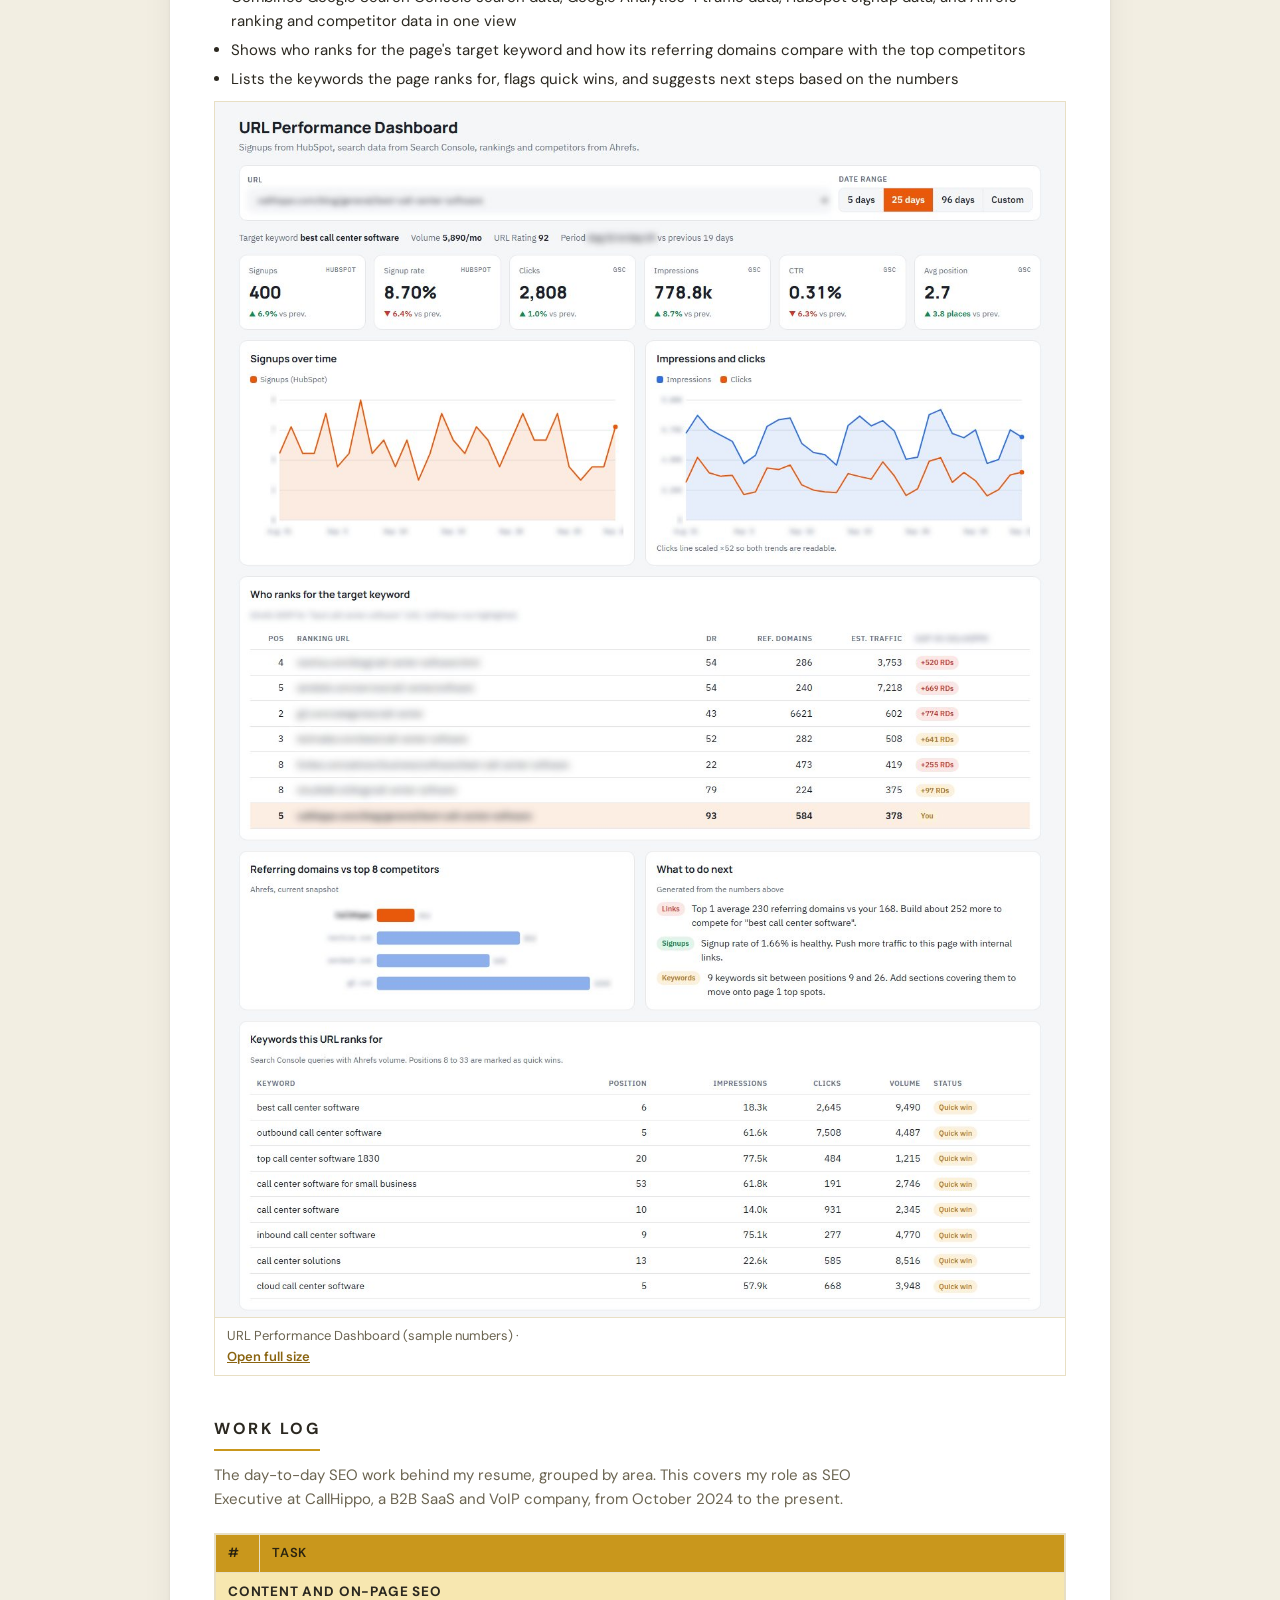
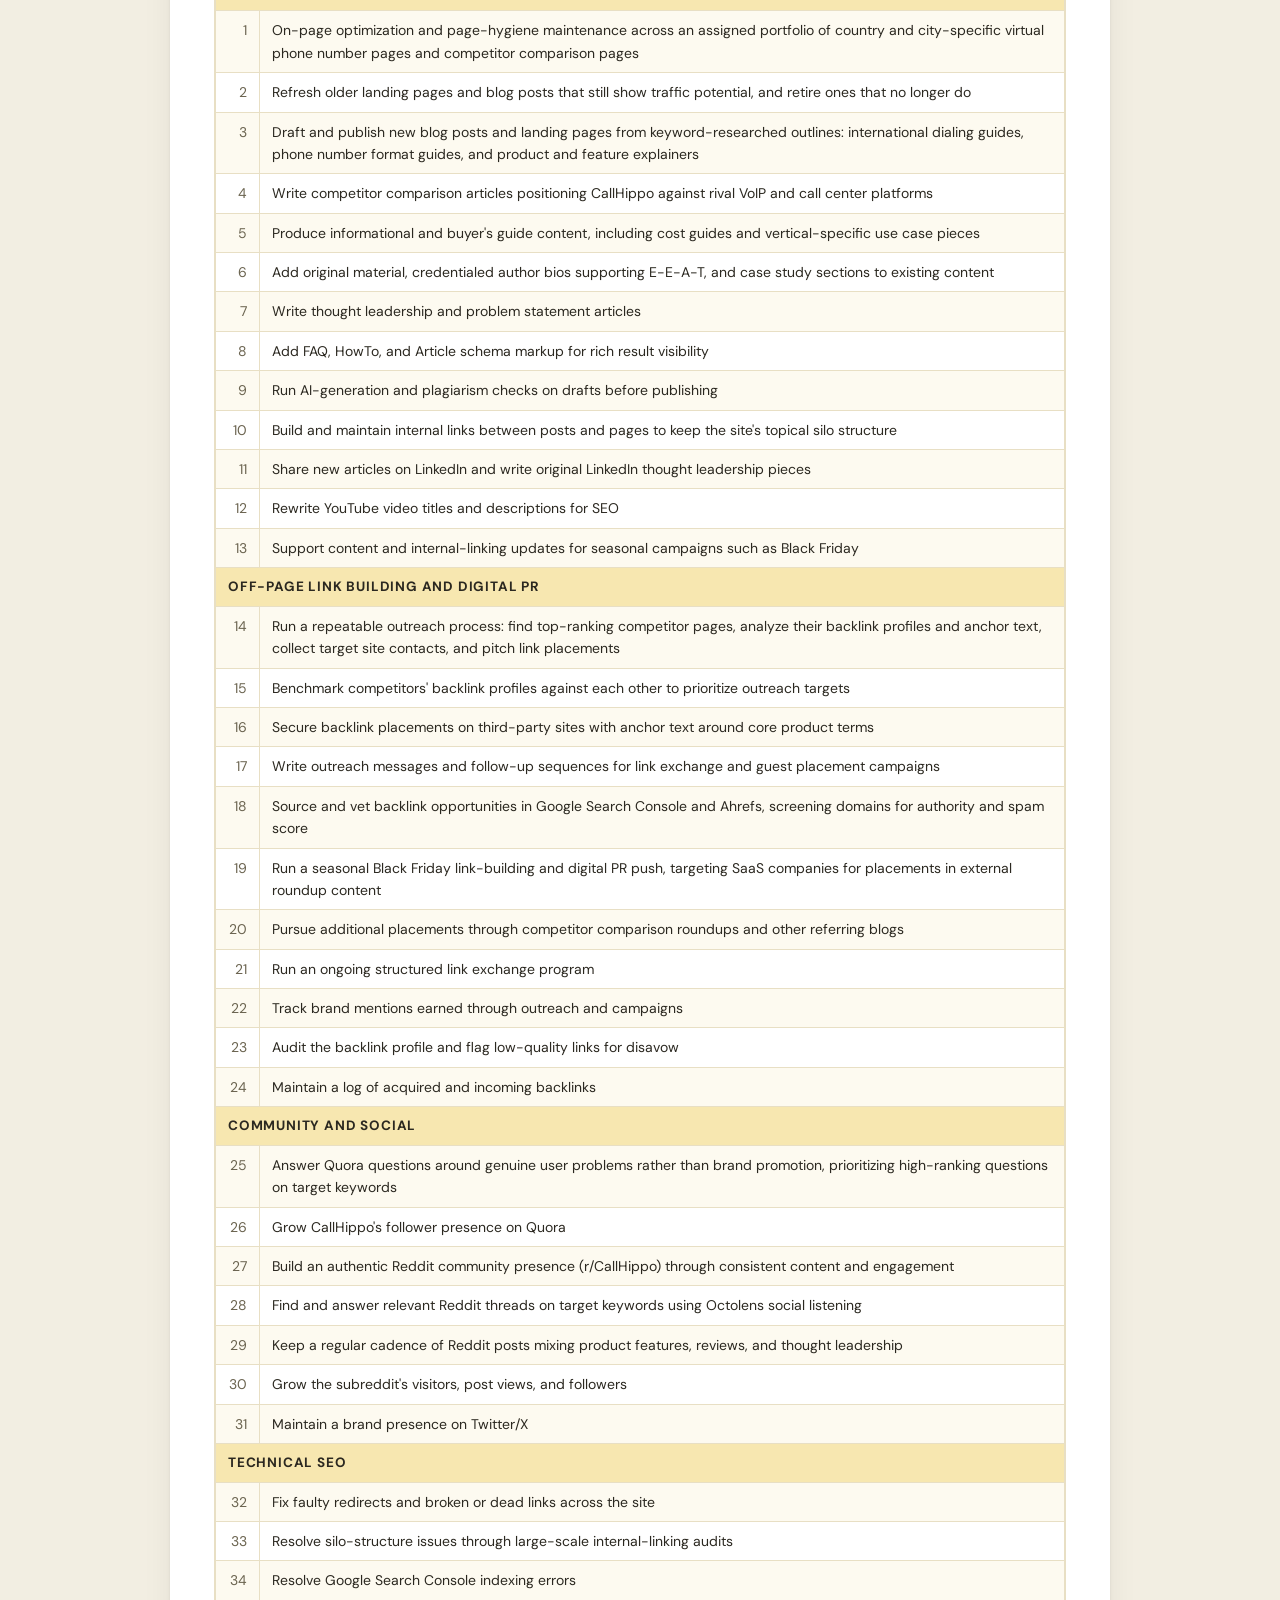
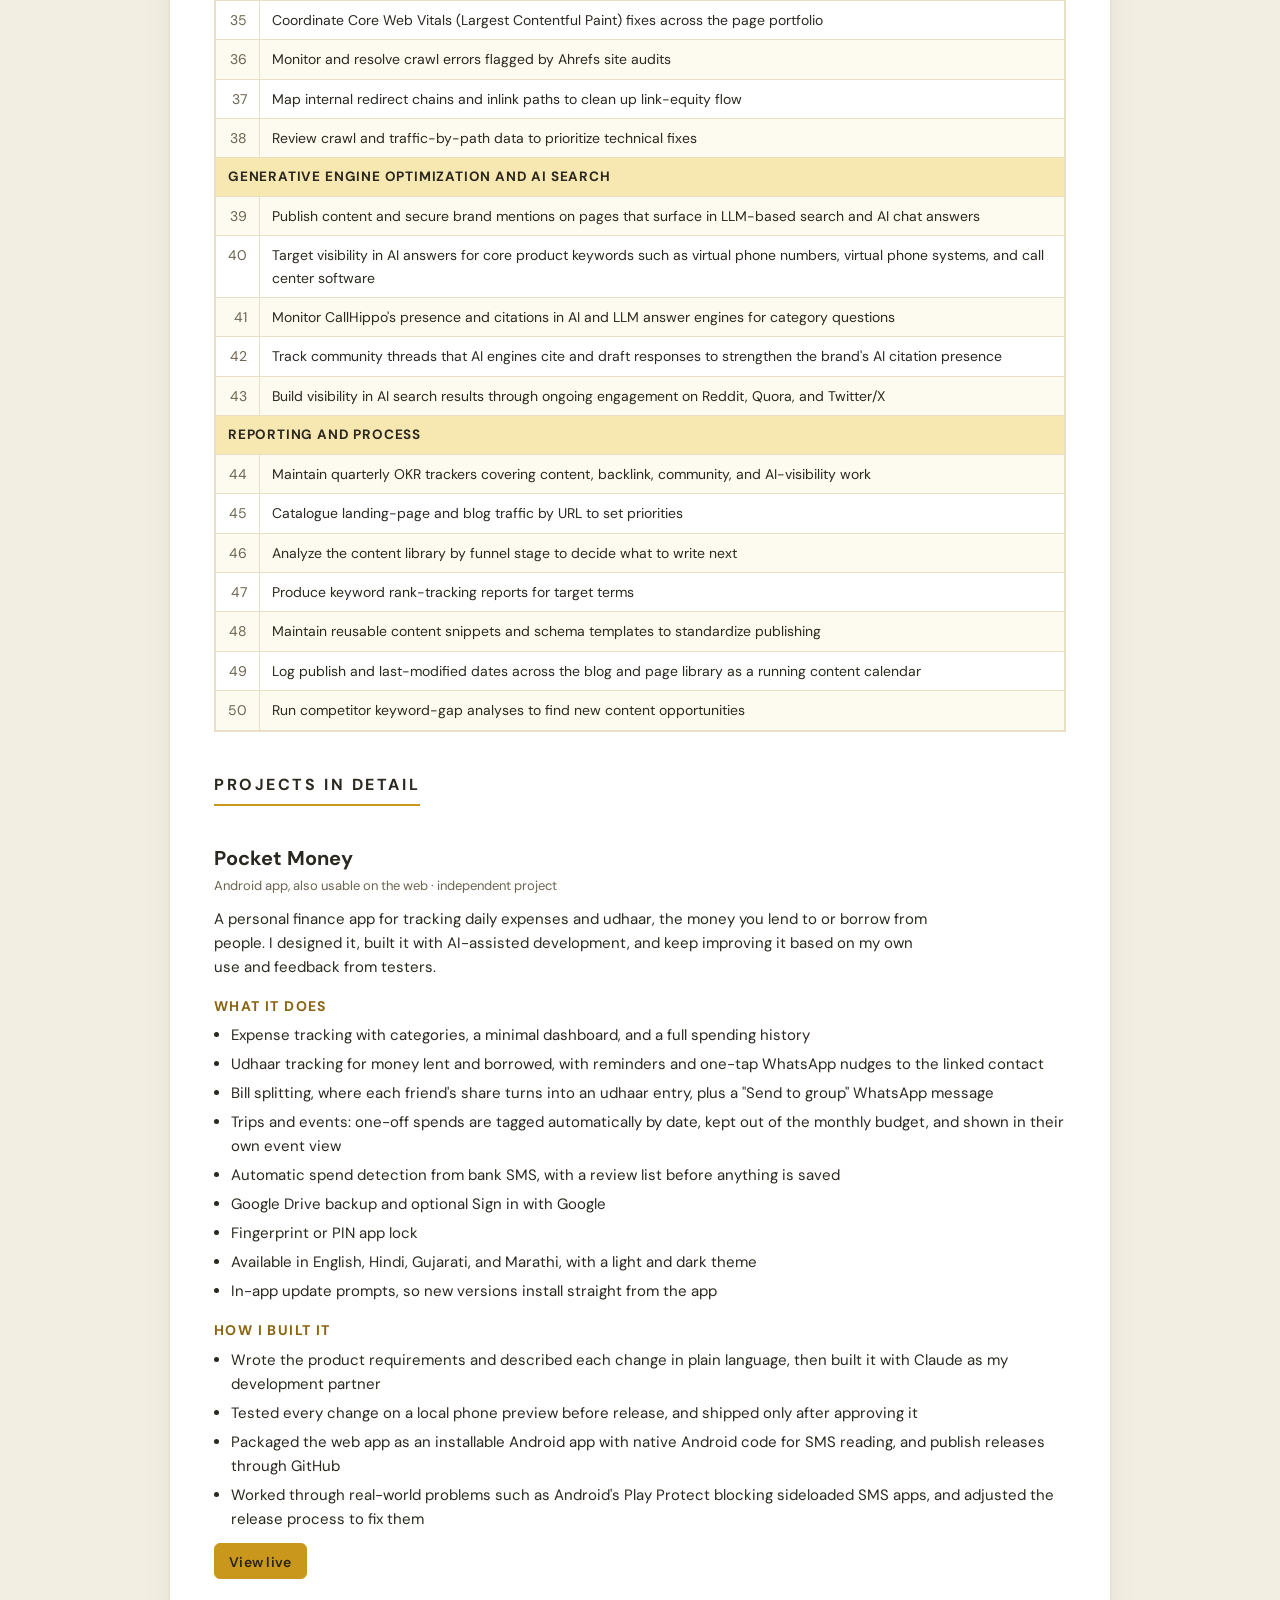
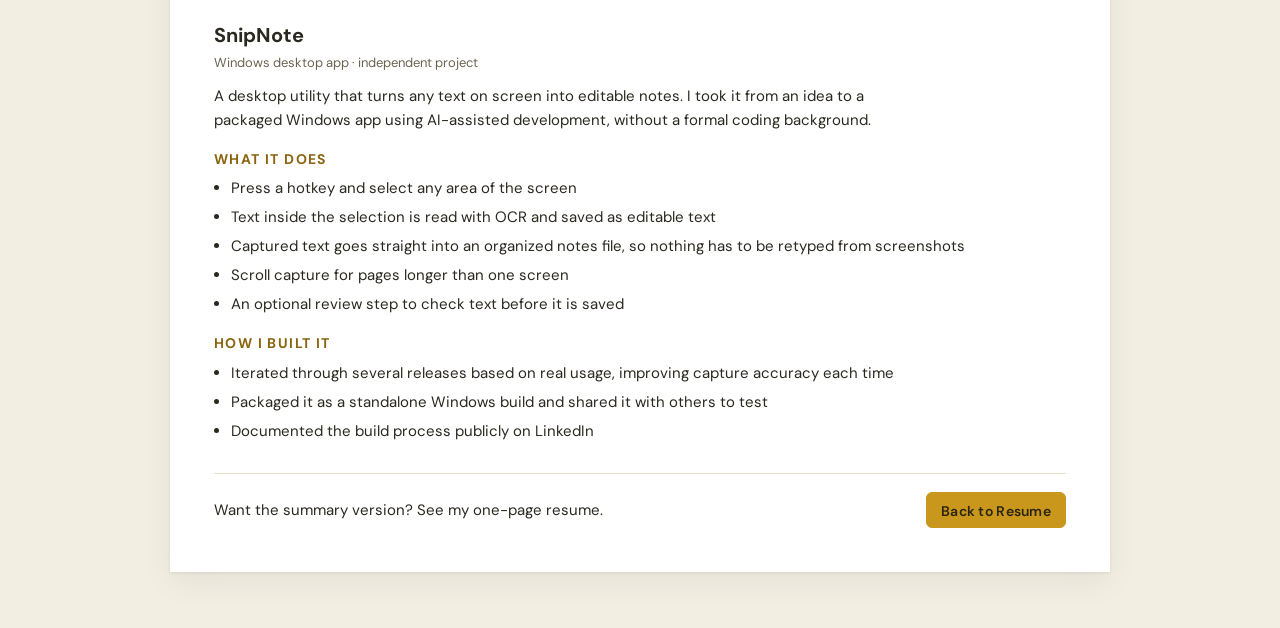
==== commit c7089c6b: "One-column resume, dashboards section, readable redacted dashboard screenshots" ====
--- a/portfolio.html
+++ b/portfolio.html
@@ -5,13 +5,14 @@
 <meta name="viewport" content="width=device-width, initial-scale=1.0, viewport-fit=cover">
 <title>Shyamal Bhatt | Portfolio</title>
 <meta name="description" content="Portfolio of Shyamal Bhatt: a task-by-task log of SEO work at CallHippo, and detailed write-ups of the Pocket Money and SnipNote apps.">
-<link rel="stylesheet" href="https://fonts.googleapis.com/css2?family=League+Spartan:wght@500;600;700&family=Open+Sans:wght@400;600;700&display=swap">
+<link rel="stylesheet" href="https://fonts.googleapis.com/css2?family=DM+Sans:opsz,wght@9..40,400;9..40,500;9..40,600;9..40,700&display=swap">
 <link rel="stylesheet" href="style.css">
 </head>
 <body>
 
 <nav class="bar" aria-label="Portfolio sections">
   <div class="bar-inner">
+    <a class="btn" href="#dashboards">Dashboards</a>
     <a class="btn" href="#content">Content</a>
     <a class="btn" href="#offpage">Link Building</a>
     <a class="btn" href="#community">Community</a>
@@ -31,11 +32,44 @@
     <header class="band">
       <h1 class="name">Portfolio</h1>
       <p class="title">Shyamal Bhatt &middot; SEO Executive</p>
+      <div class="jump"><a class="btn fill" href="#dashboards">View dashboards</a><a class="btn" href="#worklog">Work log</a><a class="btn" href="#pocket-money">Projects</a><a class="btn" href="index.html">Back to resume</a></div>
     </header>
 
     <div class="wl-body">
 
-      <h2 class="sec">Work Log</h2>
+      <section class="detail dash first" id="dashboards">
+        <h2 class="sec">Dashboards</h2>
+        <p>Tools I built for day-to-day SEO work using AI-assisted development. In the screenshots, URLs, domains, dates and company details are blurred and every number is replaced with a random one, so they show what each dashboard does without any real company data.</p>
+
+        <h3>Backlink Monitor</h3>
+        <span class="kind">Link tracking tool</span>
+        <ul>
+          <li>Tracks every backlink placement in one table, with its source article, target page, anchor text, dofollow or nofollow status and the date it was last checked</li>
+          <li>Status checks flag each link as live, removed, erroring or not yet checked, with a summary at the top</li>
+          <li>Links can be added one by one, uploaded in bulk from CSV or Excel, or synced from a Google Sheet</li>
+          <li>Posts a daily link-health summary to Slack</li>
+          <li>Filters, search, and bulk actions to re-check, update, export or delete links</li>
+        </ul>
+        <figure>
+          <a href="images/backlink-monitor.jpg?v=2" target="_blank" rel="noopener"><img src="images/backlink-monitor.jpg?v=2" alt="Backlink Monitor dashboard, with URLs and dates blurred and numbers randomized" loading="lazy" width="1400" height="1032"></a>
+          <figcaption>Backlink Monitor (sample numbers) &middot; <a href="images/backlink-monitor.jpg?v=2" target="_blank" rel="noopener">Open full size</a></figcaption>
+        </figure>
+
+        <h3>URL Performance Dashboard</h3>
+        <span class="kind">Page-level SEO reporting</span>
+        <ul>
+          <li>Covers the performance of every URL on the site: pick any page and a date range to see its signups, clicks, impressions, click-through rate and average position, compared with the previous period</li>
+          <li>Combines Google Search Console search data, Google Analytics 4 traffic data, HubSpot signup data, and Ahrefs ranking and competitor data in one view</li>
+          <li>Shows who ranks for the page's target keyword and how its referring domains compare with the top competitors</li>
+          <li>Lists the keywords the page ranks for, flags quick wins, and suggests next steps based on the numbers</li>
+        </ul>
+        <figure>
+          <a href="images/url-performance.jpg?v=2" target="_blank" rel="noopener"><img src="images/url-performance.jpg?v=2" alt="URL Performance Dashboard, with URLs blurred and numbers randomized" loading="lazy" width="1280" height="1830"></a>
+          <figcaption>URL Performance Dashboard (sample numbers) &middot; <a href="images/url-performance.jpg?v=2" target="_blank" rel="noopener">Open full size</a></figcaption>
+        </figure>
+      </section>
+
+      <h2 class="sec" id="worklog">Work Log</h2>
       <p class="intro">The day-to-day SEO work behind my resume, grouped by area. This covers my role as SEO Executive at CallHippo, a B2B SaaS and VoIP company, from October 2024 to the present.</p>
 
       <div class="sheet-table-wrap">
@@ -87,15 +121,15 @@
             <tr><td class="n">34</td><td>Resolve Google Search Console indexing errors</td></tr>
             <tr><td class="n">35</td><td>Coordinate Core Web Vitals (Largest Contentful Paint) fixes across the page portfolio</td></tr>
             <tr><td class="n">36</td><td>Monitor and resolve crawl errors flagged by Ahrefs site audits</td></tr>
-            <tr><td class="n">37</td><td>Publish support pages that had not yet gone live</td></tr>
-            <tr><td class="n">38</td><td>Map internal redirect chains and inlink paths to clean up link-equity flow</td></tr>
-            <tr><td class="n">39</td><td>Review crawl and traffic-by-path data to prioritize technical fixes</td></tr>
+            <tr><td class="n">37</td><td>Map internal redirect chains and inlink paths to clean up link-equity flow</td></tr>
+            <tr><td class="n">38</td><td>Review crawl and traffic-by-path data to prioritize technical fixes</td></tr>
 
             <tr class="area" id="ai-search"><td colspan="2">Generative Engine Optimization and AI Search</td></tr>
-            <tr><td class="n">40</td><td>Publish content and secure brand mentions on pages that surface in LLM-based search and AI chat answers</td></tr>
-            <tr><td class="n">41</td><td>Target visibility in AI answers for core product keywords such as virtual phone numbers, virtual phone systems, and call center software</td></tr>
-            <tr><td class="n">42</td><td>Monitor CallHippo's presence and citations in AI and LLM answer engines for category questions</td></tr>
-            <tr><td class="n">43</td><td>Track community threads that AI engines cite and draft responses to strengthen the brand's AI citation presence</td></tr>
+            <tr><td class="n">39</td><td>Publish content and secure brand mentions on pages that surface in LLM-based search and AI chat answers</td></tr>
+            <tr><td class="n">40</td><td>Target visibility in AI answers for core product keywords such as virtual phone numbers, virtual phone systems, and call center software</td></tr>
+            <tr><td class="n">41</td><td>Monitor CallHippo's presence and citations in AI and LLM answer engines for category questions</td></tr>
+            <tr><td class="n">42</td><td>Track community threads that AI engines cite and draft responses to strengthen the brand's AI citation presence</td></tr>
+            <tr><td class="n">43</td><td>Build visibility in AI search results through ongoing engagement on Reddit, Quora, and Twitter/X</td></tr>
 
             <tr class="area" id="reporting"><td colspan="2">Reporting and Process</td></tr>
             <tr><td class="n">44</td><td>Maintain quarterly OKR trackers covering content, backlink, community, and AI-visibility work</td></tr>
@@ -108,6 +142,7 @@
           </tbody>
         </table>
       </div>
+
 
       <section class="detail" id="pocket-money">
         <h2 class="sec">Projects in Detail</h2>
--- a/style.css
+++ b/style.css
@@ -21,12 +21,12 @@
 body{
   background:var(--page);
   color:var(--ink);
-  font-family:'Open Sans',Arial,Helvetica,sans-serif;
+  font-family:'DM Sans',Arial,Helvetica,sans-serif;
   font-size:15px;
   line-height:1.6;
 }
 a{ color:var(--accent-text); }
-h1, h2, h3, .btn, .name, .sec{ font-family:'League Spartan','Arial Black',Arial,sans-serif; }
+h1, h2, h3, .btn, .name, .sec{ font-family:'DM Sans',Arial,Helvetica,sans-serif; }
 
 /* ---------- pinned button bar ---------- */
 .bar{
@@ -43,11 +43,9 @@
   padding-left:max(16px, env(safe-area-inset-left,0px));
   padding-right:max(16px, env(safe-area-inset-right,0px));
   display:flex;
+  flex-wrap:wrap;
   gap:8px;
-  overflow-x:auto;
-  scrollbar-width:none;
-}
-.bar-inner::-webkit-scrollbar{ display:none; }
+}
 .btn{
   flex:none;
   font-size:14px;
@@ -173,7 +171,7 @@
 table.grid thead th{
   background:var(--accent);
   color:var(--accent-ink);
-  font-family:'League Spartan',Arial,sans-serif;
+  font-family:'DM Sans',Arial,sans-serif;
   font-weight:600;
   letter-spacing:.06em;
   text-transform:uppercase;
@@ -182,7 +180,7 @@
 table.grid td.n{ width:44px; color:var(--muted); text-align:right; font-variant-numeric:tabular-nums; }
 table.grid tr.area td{
   background:var(--band);
-  font-family:'League Spartan',Arial,sans-serif;
+  font-family:'DM Sans',Arial,sans-serif;
   font-weight:700;
   letter-spacing:.06em;
   text-transform:uppercase;
@@ -194,10 +192,76 @@
 .detail{ margin-top:40px; scroll-margin-top:72px; }
 .detail h3{ font-size:20px; font-weight:700; margin:24px 0 2px 0; }
 .detail .kind{ display:block; margin-bottom:10px; }
-.detail h4{ font-family:'League Spartan',Arial,sans-serif; font-size:14px; letter-spacing:.1em; text-transform:uppercase; margin:16px 0 6px 0; color:var(--accent-text); }
+.detail h4{ font-family:'DM Sans',Arial,sans-serif; font-size:14px; letter-spacing:.1em; text-transform:uppercase; margin:16px 0 6px 0; color:var(--accent-text); }
 .detail ul{ margin:0; padding-left:1.15em; }
 .detail li{ margin-bottom:5px; }
 .detail p{ margin:0 0 8px 0; max-width:72ch; }
+
+/* ---------- one-column document resume ---------- */
+.doc{
+  max-width:880px;
+  margin:0 auto;
+  background:var(--sheet);
+  border-top:6px solid var(--accent);
+  box-shadow:0 1px 3px rgba(0,0,0,.08), 0 10px 30px rgba(0,0,0,.06);
+  padding:44px 56px 48px 56px;
+}
+.doc-name{
+  font-size:clamp(30px,5vw,38px);
+  font-weight:700;
+  letter-spacing:.02em;
+  text-transform:uppercase;
+  color:var(--accent-text);
+  margin:0;
+  line-height:1.1;
+}
+.doc-title{ font-size:19px; color:var(--accent-text); margin:6px 0 4px 0; opacity:.85; }
+.doc-contact{ font-size:15.5px; color:var(--ink); margin:0; }
+.doc-contact .sep{ color:var(--muted); margin:0 6px; }
+.doc-contact a{ color:var(--accent-text); }
+.doc-sec{ margin-top:26px; scroll-margin-top:72px; }
+.doc-sec h2{
+  font-size:17px;
+  font-weight:700;
+  text-transform:uppercase;
+  letter-spacing:.02em;
+  color:var(--accent-text);
+  margin:0 0 8px 0;
+}
+.doc-sec p{ margin:0; padding-left:14px; }
+.doc ul{ margin:0; padding-left:34px; }
+.doc li{ margin-bottom:4px; }
+.doc li b{ font-weight:600; }
+.role{ display:flex; justify-content:space-between; align-items:baseline; flex-wrap:wrap; gap:2px 16px; font-weight:700; margin:12px 0 6px 0; }
+.role:first-of-type{ margin-top:0; }
+.role .t-sub{ font-weight:400; color:var(--muted); font-size:14px; }
+.role .dates{ white-space:nowrap; }
+.edu-row{ display:flex; justify-content:space-between; gap:16px; flex-wrap:wrap; padding-left:34px; margin-bottom:4px; }
+.edu-row .dates{ font-weight:700; white-space:nowrap; }
+.proj-links{ display:inline-flex; gap:6px; margin-left:4px; }
+.proj-links a{ font-size:13.5px; }
+
+/* ---------- quick jump buttons under the portfolio title ---------- */
+.jump{ display:flex; flex-wrap:wrap; gap:8px; margin-top:18px; }
+.dash.first{ margin-top:0; margin-bottom:40px; }
+.dash figure a{ display:block; }
+.dash figcaption a{ font-weight:600; }
+
+/* ---------- dashboard previews on the resume ---------- */
+.dash-cards{ display:grid; grid-template-columns:repeat(auto-fit,minmax(240px,1fr)); gap:16px; padding-left:34px; margin-top:6px; }
+.dash-card{ border:1px solid var(--rule); background:var(--row); text-decoration:none; color:var(--ink); display:flex; flex-direction:column; transition:border-color .15s ease; }
+.dash-card:hover{ border-color:var(--accent); }
+.dash-card img{ display:block; width:100%; height:150px; object-fit:cover; object-position:top; }
+.dash-card span{ padding:9px 12px; font-size:14px; border-top:1px solid var(--rule); background:#fff; }
+.dash-card b{ display:block; font-weight:600; }
+.dash-card em{ font-style:normal; color:var(--accent-text); font-size:13px; }
+.doc-sec p.dash-link{ margin-top:10px; padding-left:34px; }
+
+/* ---------- dashboards on the portfolio page ---------- */
+.dash{ margin-top:22px; }
+.dash figure{ margin:10px 0 0 0; border:1px solid var(--rule); background:var(--row); }
+.dash img{ display:block; width:100%; height:auto; }
+.dash figcaption{ font-size:13px; color:var(--muted); padding:8px 12px; border-top:1px solid var(--rule); background:#fff; }
 
 /* ---------- small screens ---------- */
 @media (max-width:760px){
@@ -208,6 +272,14 @@
   .left{ padding:24px 22px; }
   .right{ padding:24px 22px 32px 22px; }
   .wl-body{ padding:24px 18px 32px 18px; }
+  .doc{ padding:26px 20px 32px 20px; }
+  .doc ul{ padding-left:22px; }
+  .doc-sec p{ padding-left:0; }
+  .edu-row{ padding-left:0; }
+  .dash-cards{ padding-left:0; }
+  .btn{ font-size:13px; padding:6px 11px 5px 11px; }
+  .bar-inner{ gap:6px; }
+  .doc-sec{ scroll-margin-top:64px; }
   .stage{ padding-block:16px 40px; }
   .block, .detail, table.grid tr.area{ scroll-margin-top:64px; }
 }
